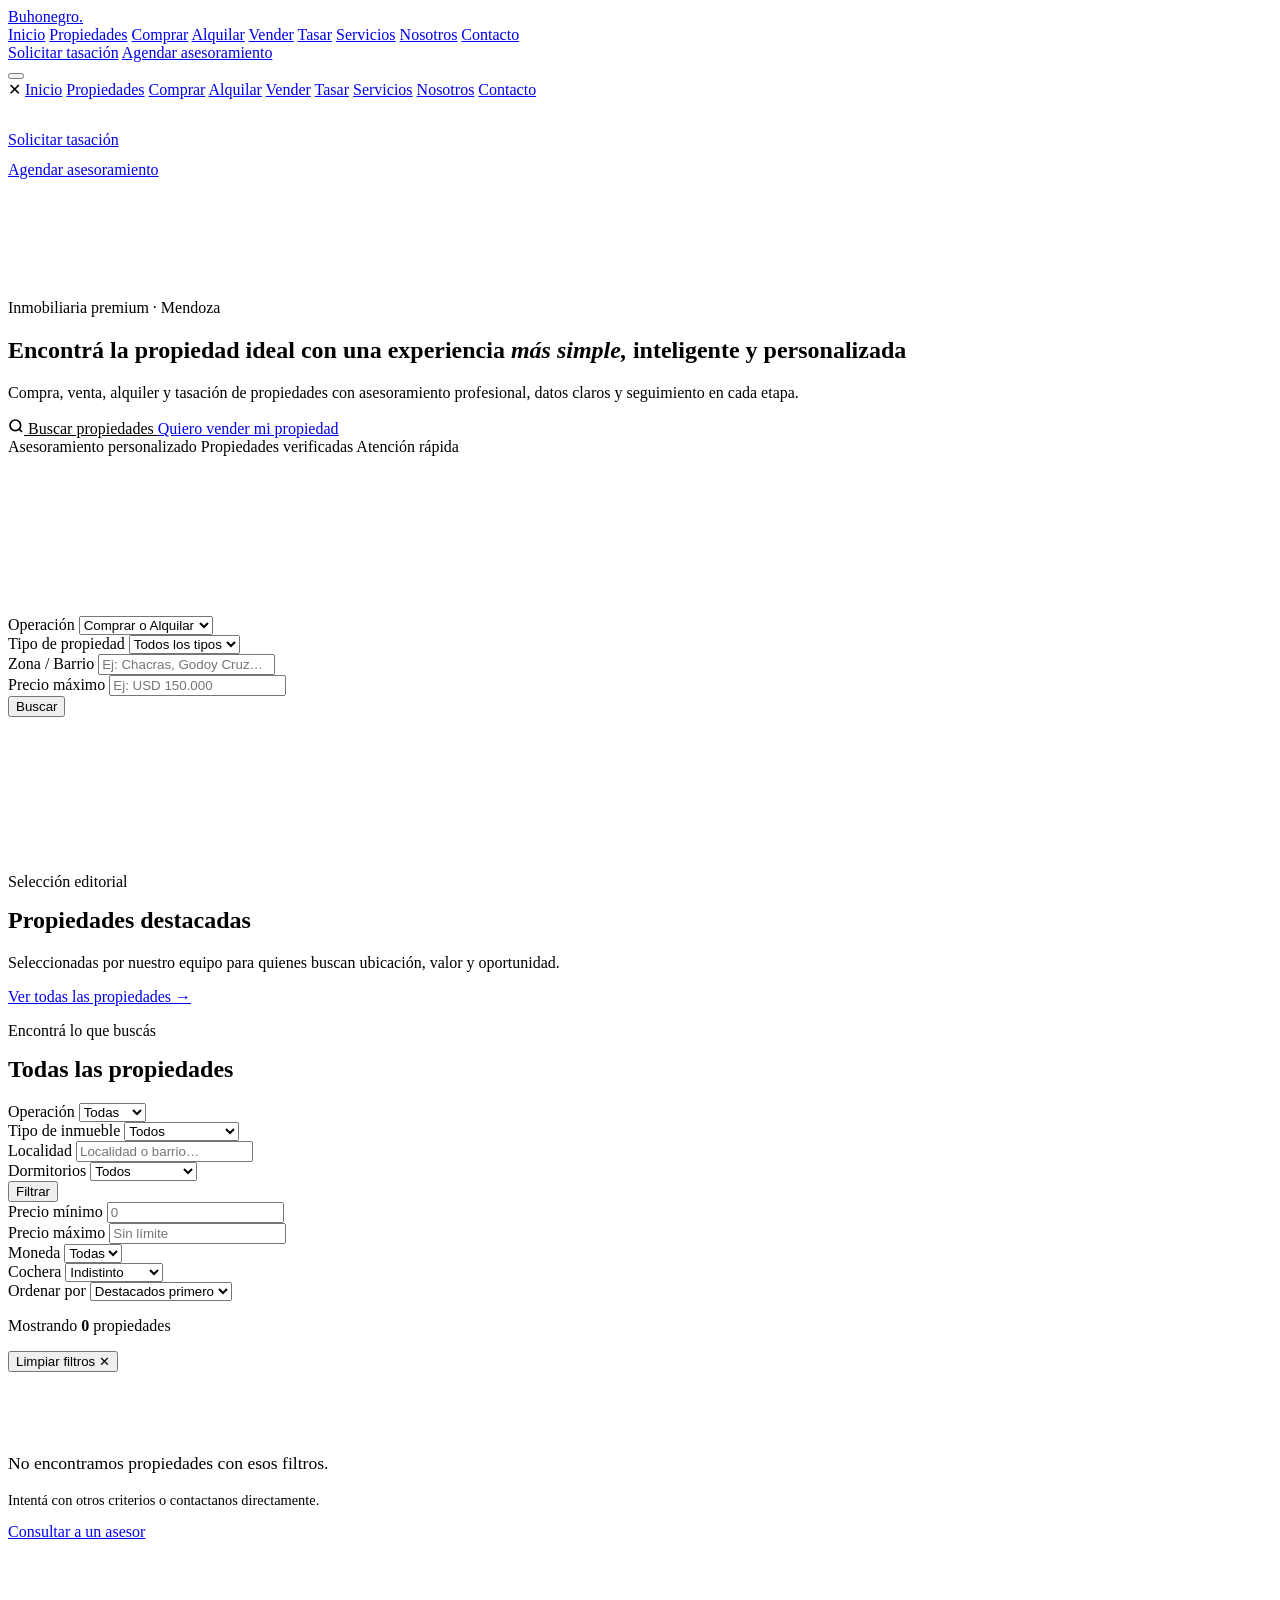
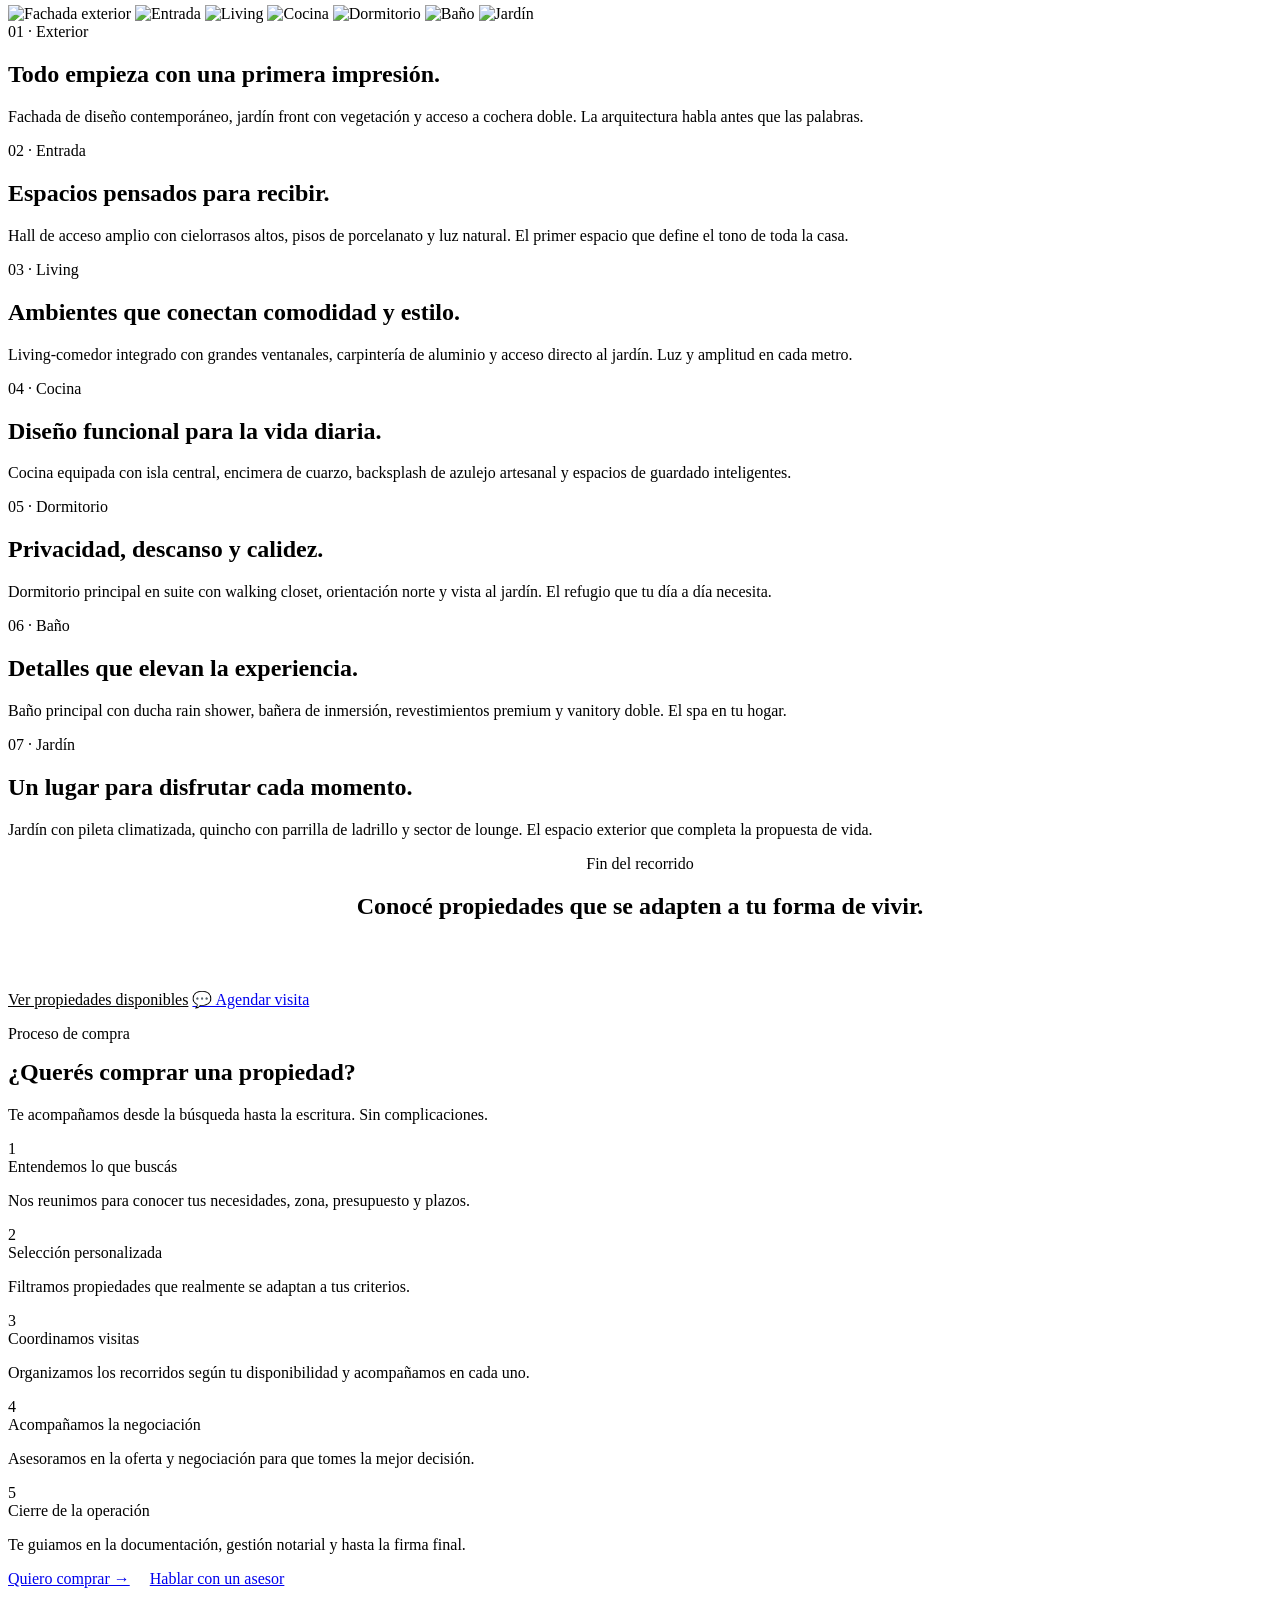
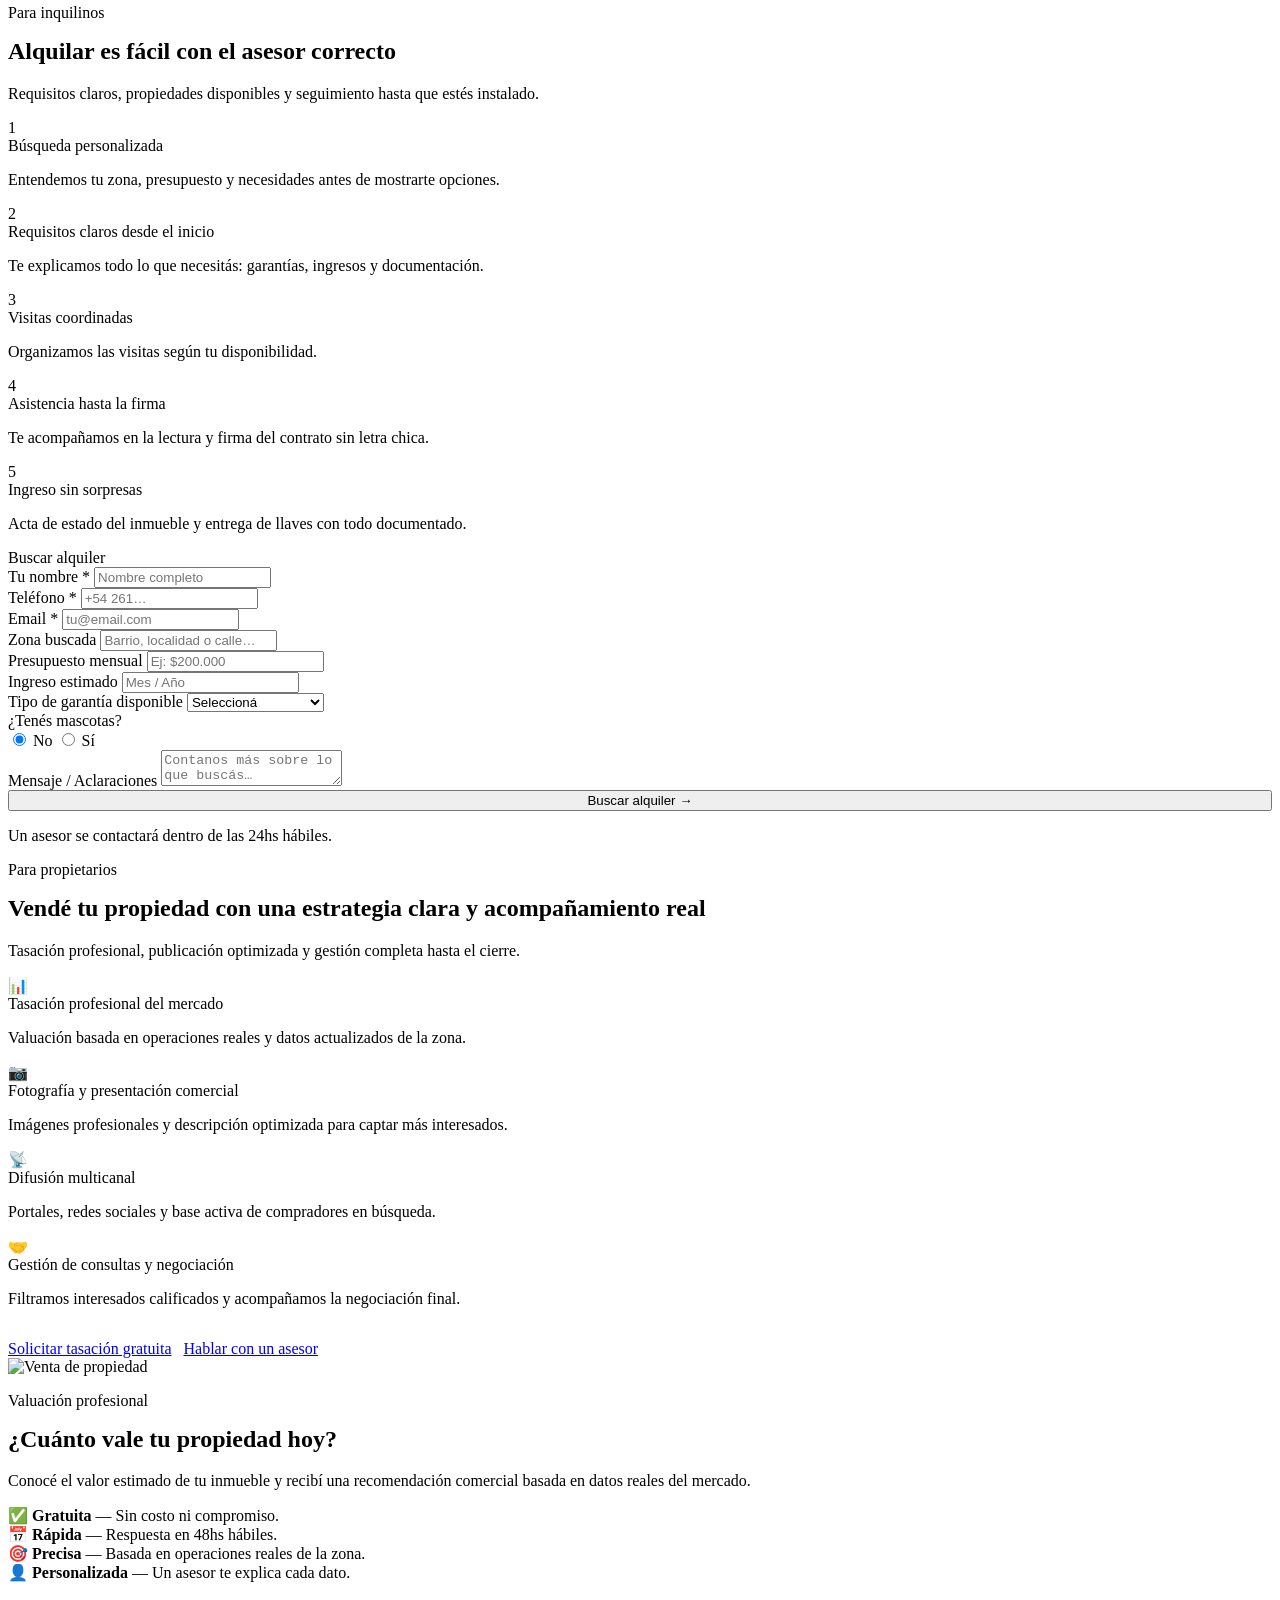
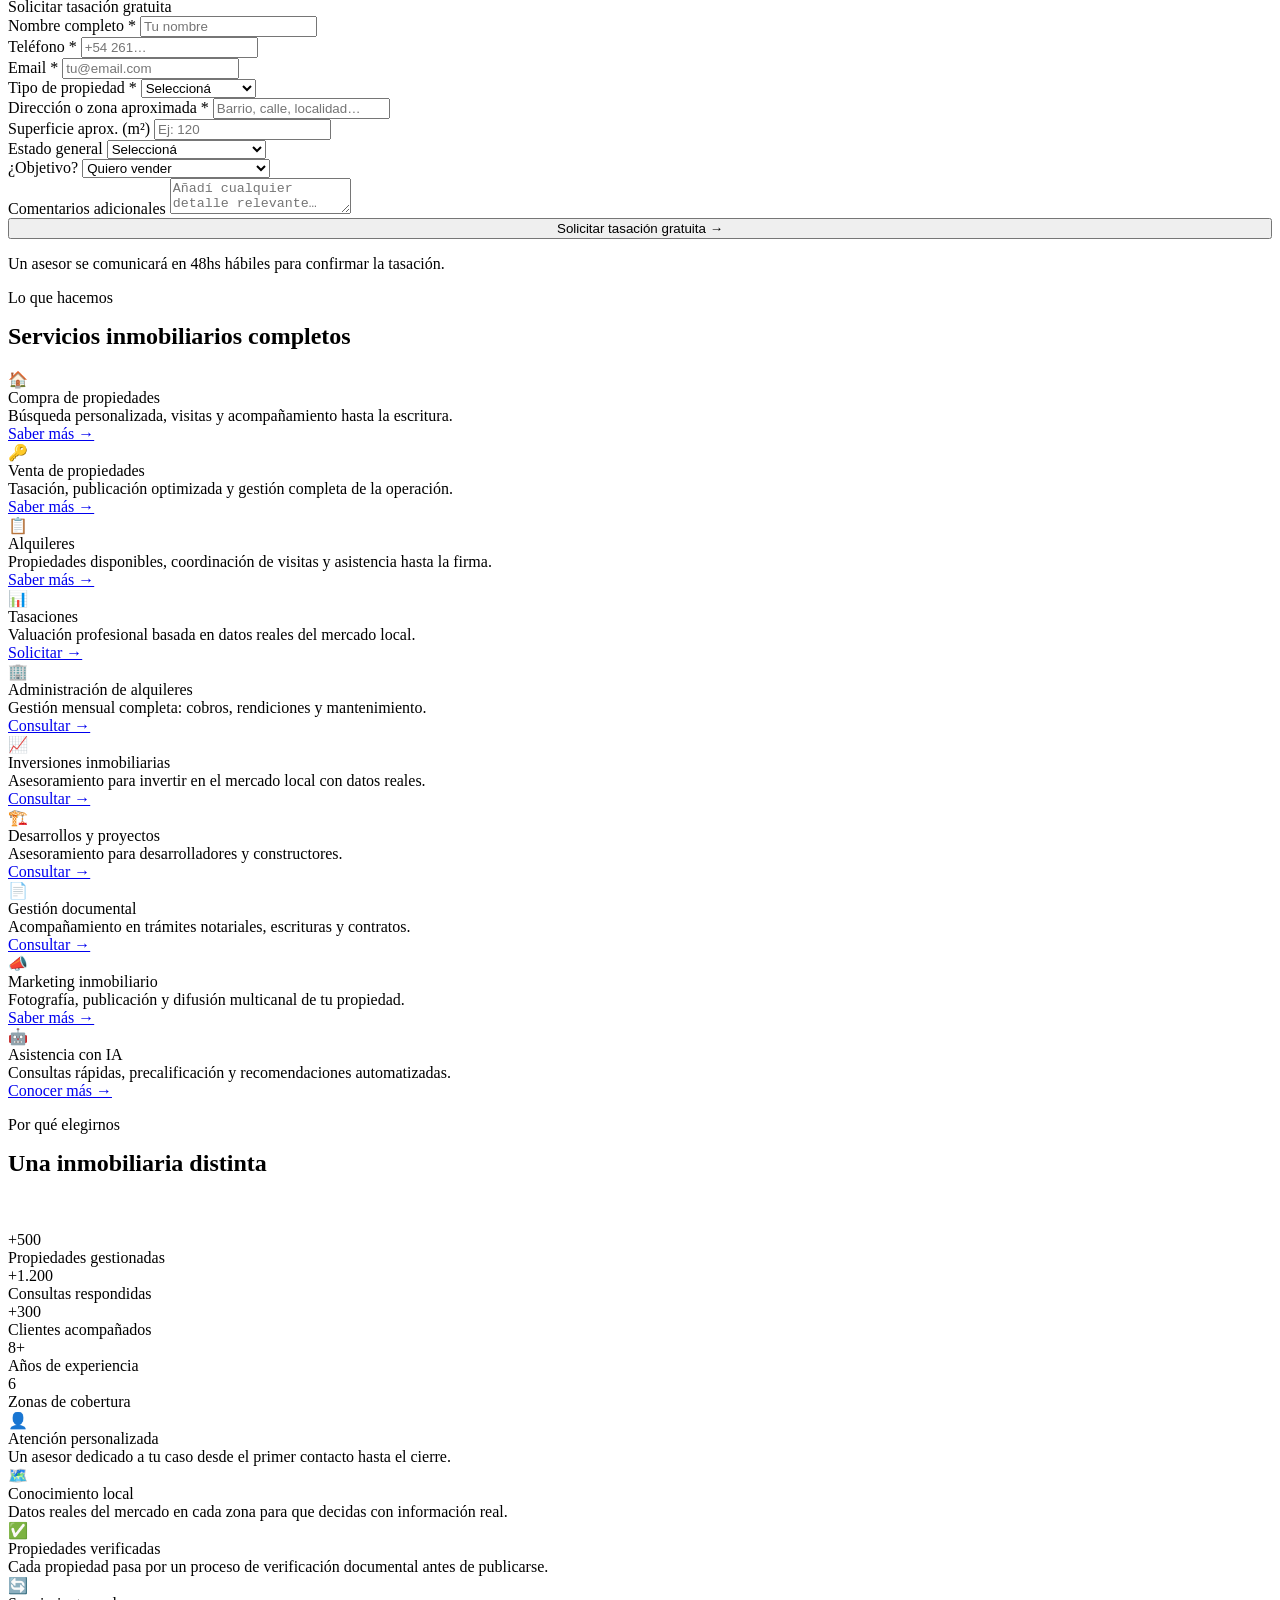
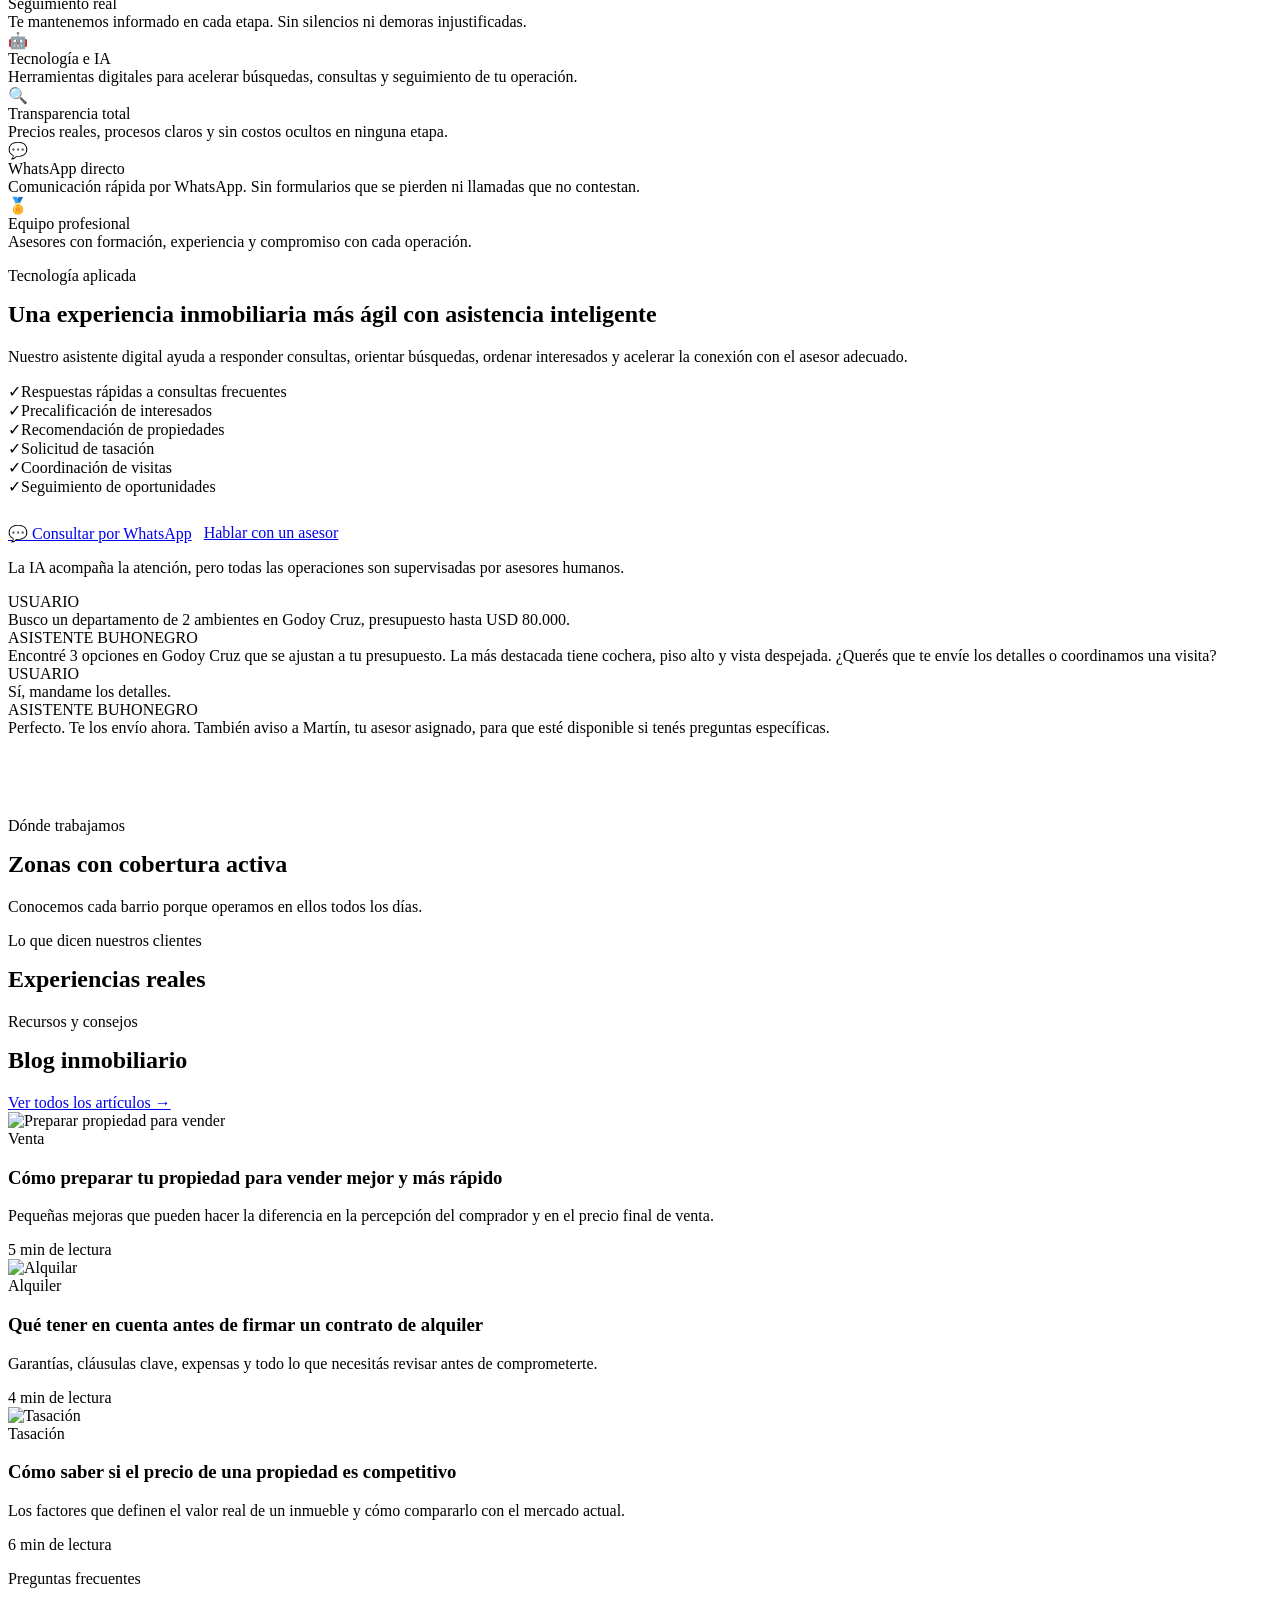
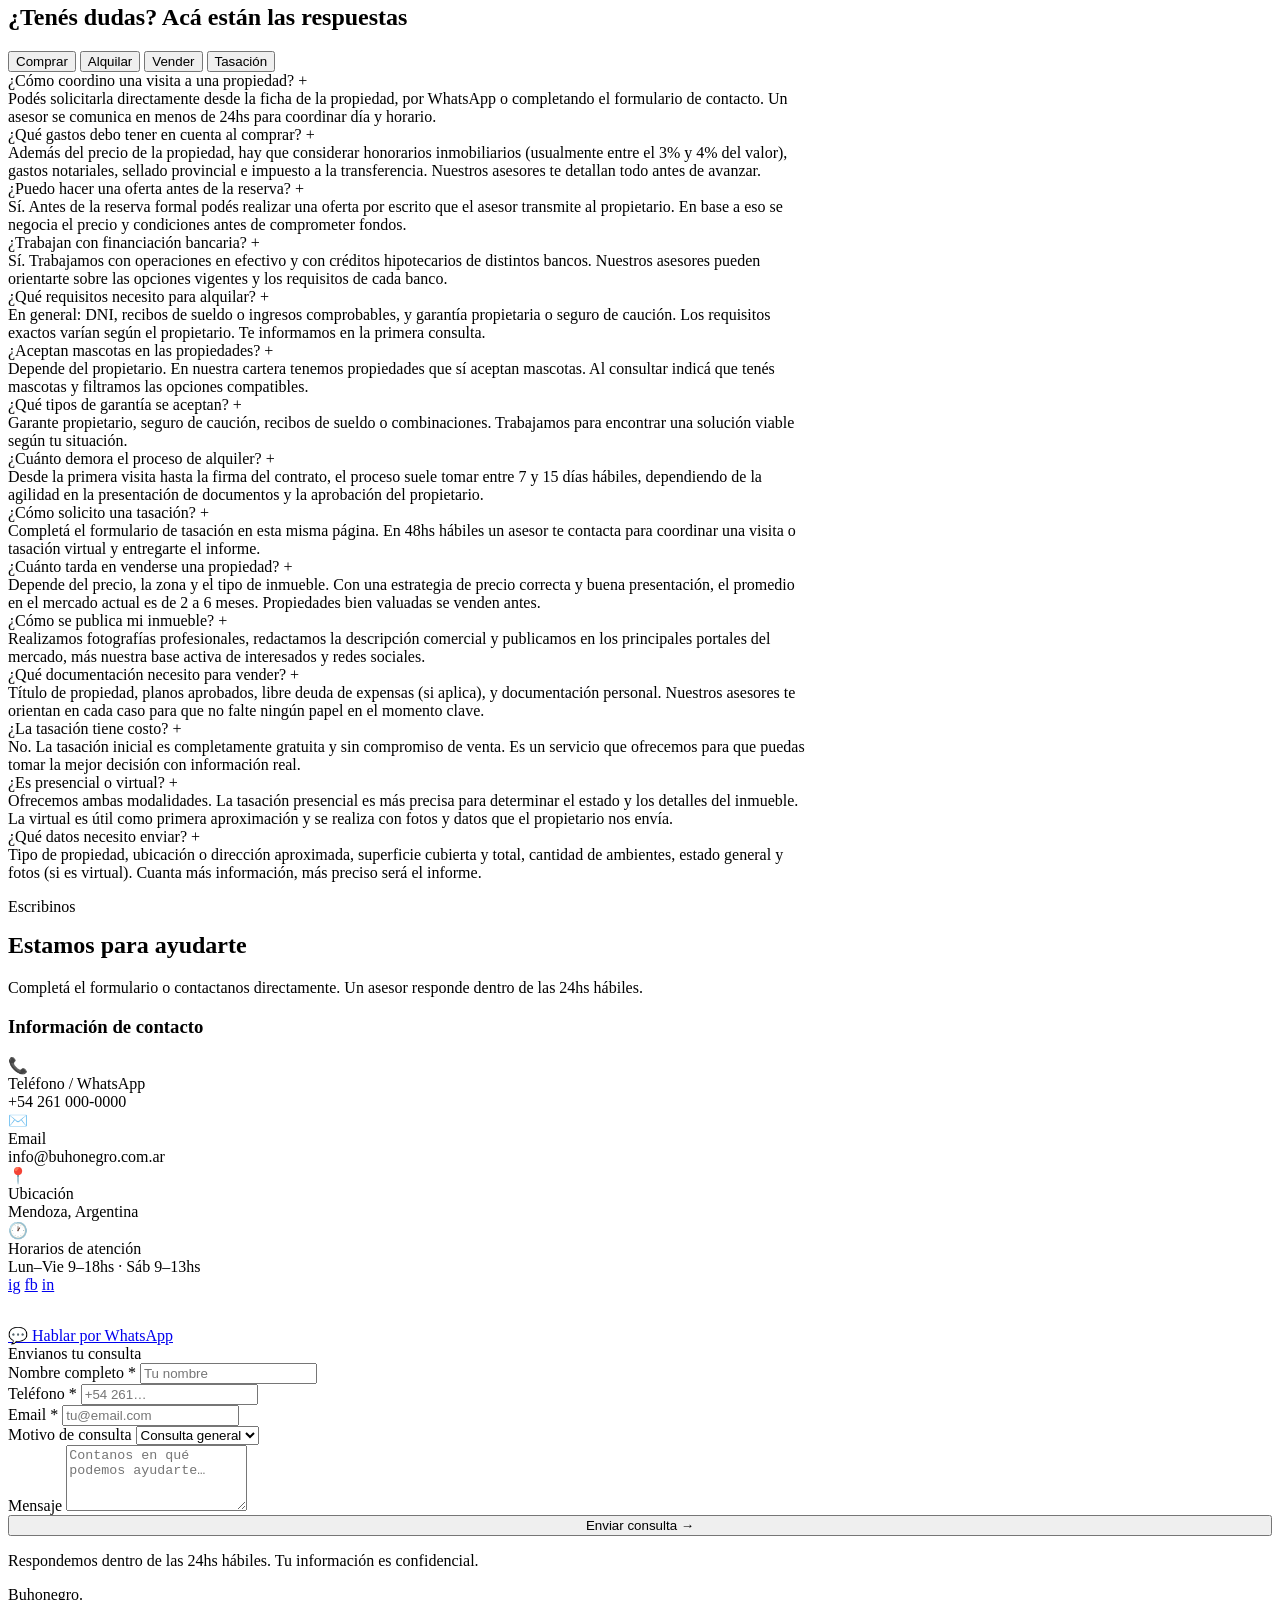
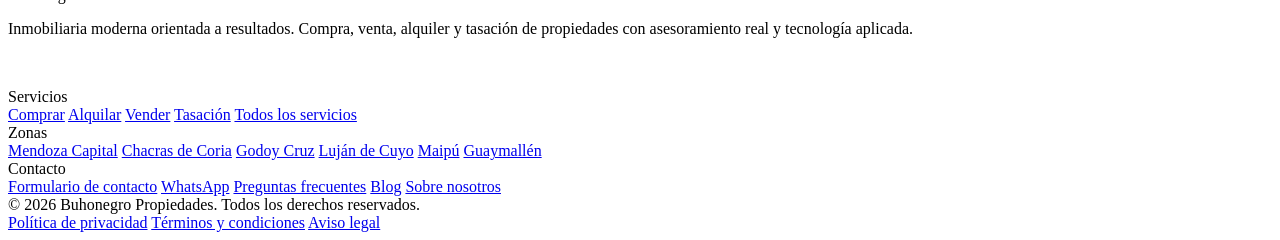
==== index.html @ 172e809d "Add files via upload" ====
<!DOCTYPE html>
<html lang="es">
<head>
  <meta charset="UTF-8" />
  <meta name="viewport" content="width=device-width, initial-scale=1.0" />
  <title>Buhonegro Propiedades — Más simple. Más inteligente. Más tuyo.</title>
  <meta name="description" content="Compra, venta, alquiler y tasación de propiedades en Mendoza. Asesoramiento profesional, propiedades verificadas y atención personalizada." />
  <meta name="keywords" content="inmobiliaria mendoza, propiedades mendoza, alquiler mendoza, venta casas mendoza, tasación inmuebles" />
  <link rel="preconnect" href="https://fonts.googleapis.com" />
  <link rel="preconnect" href="https://fonts.gstatic.com" crossorigin />
  <link href="https://fonts.googleapis.com/css2?family=Playfair+Display:wght@400;600;700&family=Inter:wght@400;500;600;700&display=swap" rel="stylesheet" />
  <link rel="stylesheet" href="css/styles.css" />
</head>
<body>

<!-- ============================================================
     HEADER
     ============================================================ -->
<header id="header">
  <div class="container">
    <div class="header-inner">
      <a href="index.html" class="logo">Buhonegro<span>.</span></a>

      <nav id="nav-desktop">
        <a href="#inicio"      class="nav-link">Inicio</a>
        <a href="#propiedades" class="nav-link">Propiedades</a>
        <a href="#comprar"     class="nav-link">Comprar</a>
        <a href="#alquilar"    class="nav-link">Alquilar</a>
        <a href="#vender"      class="nav-link">Vender</a>
        <a href="#tasacion"    class="nav-link">Tasar</a>
        <a href="#servicios"   class="nav-link">Servicios</a>
        <a href="#nosotros"    class="nav-link">Nosotros</a>
        <a href="#contacto"    class="nav-link">Contacto</a>
      </nav>

      <div class="header-ctas">
        <a href="#tasacion" class="btn-header-secundario">Solicitar tasación</a>
        <a href="#contacto" class="btn-header-primario">Agendar asesoramiento</a>
      </div>

      <button class="menu-toggle" id="menu-toggle" aria-label="Abrir menú">
        <span></span><span></span><span></span>
      </button>
    </div>
  </div>
</header>

<!-- Mobile nav -->
<div class="nav-mobile" id="nav-mobile">
  <span class="nav-mobile-close" id="nav-mobile-close">✕</span>
  <a href="#inicio"      class="nav-link">Inicio</a>
  <a href="#propiedades" class="nav-link">Propiedades</a>
  <a href="#comprar"     class="nav-link">Comprar</a>
  <a href="#alquilar"    class="nav-link">Alquilar</a>
  <a href="#vender"      class="nav-link">Vender</a>
  <a href="#tasacion"    class="nav-link">Tasar</a>
  <a href="#servicios"   class="nav-link">Servicios</a>
  <a href="#nosotros"    class="nav-link">Nosotros</a>
  <a href="#contacto"    class="nav-link">Contacto</a>
  <div style="margin-top:32px;display:flex;flex-direction:column;gap:12px;">
    <a href="#tasacion" class="btn btn-borde-blanco">Solicitar tasación</a>
    <a href="#contacto" class="btn btn-dorado">Agendar asesoramiento</a>
  </div>
</div>


<!-- ============================================================
     HERO
     ============================================================ -->
<section id="inicio" style="position:relative;">
  <div id="hero">
    <div class="hero-bg" id="hero-bg"></div>
    <div class="hero-overlay"></div>
    <div class="container" style="position:relative;z-index:2;width:100%;padding-top:120px;padding-bottom:160px;">
      <div class="hero-contenido">
        <div class="hero-eyebrow">
          <div class="hero-eyebrow-linea"></div>
          <span class="eyebrow" style="color:var(--dorado-claro);">Inmobiliaria premium · Mendoza</span>
        </div>
        <h1 class="hero-titulo">
          Encontrá la propiedad ideal con una experiencia <em>más simple,</em> inteligente y personalizada
        </h1>
        <p class="hero-subtitulo">
          Compra, venta, alquiler y tasación de propiedades con asesoramiento profesional, datos claros y seguimiento en cada etapa.
        </p>
        <div class="hero-ctas">
          <a href="#propiedades" class="btn btn-primario btn-lg" style="background:var(--blanco);color:var(--negro);">
            <svg width="16" height="16" viewBox="0 0 24 24" fill="none" stroke="currentColor" stroke-width="2.5"><circle cx="11" cy="11" r="8"/><path d="m21 21-4.35-4.35"/></svg>
            Buscar propiedades
          </a>
          <a href="#vender" class="btn btn-borde-blanco btn-lg">Quiero vender mi propiedad</a>
        </div>
        <div class="hero-trust">
          <span class="trust-item"><span class="trust-dot"></span>Asesoramiento personalizado</span>
          <span class="trust-item"><span class="trust-dot"></span>Propiedades verificadas</span>
          <span class="trust-item"><span class="trust-dot"></span>Atención rápida</span>
        </div>
      </div>
    </div>

    <!-- Buscador flotante -->
    <div class="hero-buscador">
      <div class="container">
        <form class="buscador-box" id="form-buscador-hero">
          <div class="campo-grupo">
            <label>Operación</label>
            <select name="operacion" id="h-operacion">
              <option value="">Comprar o Alquilar</option>
              <option value="venta">Comprar</option>
              <option value="alquiler">Alquilar</option>
            </select>
          </div>
          <div class="campo-grupo">
            <label>Tipo de propiedad</label>
            <select name="tipo" id="h-tipo">
              <option value="">Todos los tipos</option>
              <option value="casa">Casa</option>
              <option value="departamento">Departamento</option>
              <option value="local">Local</option>
              <option value="terreno">Terreno</option>
              <option value="oficina">Oficina</option>
            </select>
          </div>
          <div class="campo-grupo">
            <label>Zona / Barrio</label>
            <input type="text" name="zona" id="h-zona" placeholder="Ej: Chacras, Godoy Cruz…" />
          </div>
          <div class="campo-grupo">
            <label>Precio máximo</label>
            <input type="text" name="precio" id="h-precio" placeholder="Ej: USD 150.000" />
          </div>
          <button type="submit" class="btn btn-dorado btn-lg" style="align-self:end;">
            Buscar
          </button>
        </form>
      </div>
    </div>
  </div>
</section>


<!-- ============================================================
     PROPIEDADES DESTACADAS
     ============================================================ -->
<section id="destacadas" class="seccion" style="padding-top:140px;">
  <div class="container">
    <div class="seccion-header flex-between">
      <div>
        <p class="eyebrow">Selección editorial</p>
        <h2 class="titulo-lg" style="margin-top:8px;">Propiedades destacadas</h2>
        <p class="bajada" style="margin-top:12px;">Seleccionadas por nuestro equipo para quienes buscan ubicación, valor y oportunidad.</p>
      </div>
      <a href="#propiedades" class="btn btn-borde" style="flex-shrink:0;">Ver todas las propiedades →</a>
    </div>
    <div class="cards-grid" id="grid-destacadas"></div>
  </div>
</section>


<!-- ============================================================
     BUSCADOR AVANZADO / PROPIEDADES
     ============================================================ -->
<section id="propiedades" class="seccion seccion-beige">
  <div class="container">
    <div class="seccion-header text-center">
      <p class="eyebrow">Encontrá lo que buscás</p>
      <h2 class="titulo-lg" style="margin-top:8px;">Todas las propiedades</h2>
    </div>

    <!-- Filtros -->
    <div class="filtros-panel">
      <form id="form-filtros">
        <div class="filtros-fila">
          <div class="campo-grupo">
            <label>Operación</label>
            <select id="f-operacion">
              <option value="">Todas</option>
              <option value="venta">Venta</option>
              <option value="alquiler">Alquiler</option>
            </select>
          </div>
          <div class="campo-grupo">
            <label>Tipo de inmueble</label>
            <select id="f-tipo">
              <option value="">Todos</option>
              <option value="casa">Casa</option>
              <option value="departamento">Departamento</option>
              <option value="local">Local comercial</option>
              <option value="terreno">Terreno</option>
              <option value="oficina">Oficina</option>
              <option value="galpon">Galpón</option>
            </select>
          </div>
          <div class="campo-grupo">
            <label>Localidad</label>
            <input type="text" id="f-zona" placeholder="Localidad o barrio…" />
          </div>
          <div class="campo-grupo">
            <label>Dormitorios</label>
            <select id="f-dormitorios">
              <option value="">Todos</option>
              <option value="1">1 dormitorio</option>
              <option value="2">2 dormitorios</option>
              <option value="3">3 dormitorios</option>
              <option value="4">4+ dormitorios</option>
            </select>
          </div>
          <button type="submit" class="btn btn-primario">Filtrar</button>
        </div>
        <div class="filtros-fila">
          <div class="campo-grupo">
            <label>Precio mínimo</label>
            <input type="number" id="f-precio-min" placeholder="0" />
          </div>
          <div class="campo-grupo">
            <label>Precio máximo</label>
            <input type="number" id="f-precio-max" placeholder="Sin límite" />
          </div>
          <div class="campo-grupo">
            <label>Moneda</label>
            <select id="f-moneda">
              <option value="">Todas</option>
              <option value="USD">USD</option>
              <option value="ARS">ARS</option>
            </select>
          </div>
          <div class="campo-grupo">
            <label>Cochera</label>
            <select id="f-cochera">
              <option value="">Indistinto</option>
              <option value="si">Con cochera</option>
            </select>
          </div>
          <div class="campo-grupo">
            <label>Ordenar por</label>
            <select id="f-orden">
              <option value="destacado">Destacados primero</option>
              <option value="precio-asc">Menor precio</option>
              <option value="precio-desc">Mayor precio</option>
            </select>
          </div>
        </div>
      </form>
    </div>

    <div class="filtros-resultado-header">
      <p class="resultado-count">Mostrando <strong id="resultado-count">0</strong> propiedades</p>
      <button class="btn btn-ghost" id="btn-limpiar-filtros">Limpiar filtros ✕</button>
    </div>

    <div class="cards-grid" id="grid-propiedades"></div>
    <div id="no-resultados" class="hidden text-center" style="padding:64px 0;">
      <p style="font-size:1.1rem;color:var(--gris-medio);">No encontramos propiedades con esos filtros.</p>
      <p style="margin-top:8px;font-size:.9rem;color:var(--gris-claro);">Intentá con otros criterios o contactanos directamente.</p>
      <a href="#contacto" class="btn btn-primario mt-24">Consultar a un asesor</a>
    </div>
  </div>
</section>


<!-- ============================================================
     SCROLL TOUR — RECORRIDO VISUAL POR UNA PROPIEDAD
     ============================================================ -->
<section id="scroll-tour">
  <div class="tour-wrapper">

    <!-- Panel imagen fija -->
    <div class="tour-imagen-panel">
      <img class="tour-img activa" data-room="0"
        src="https://images.unsplash.com/photo-1613490493576-7fde63acd811?w=1200&q=85"
        alt="Fachada exterior" loading="lazy" />
      <img class="tour-img" data-room="1"
        src="https://images.unsplash.com/photo-1600210492493-0946911123ea?w=1200&q=85"
        alt="Entrada" loading="lazy" />
      <img class="tour-img" data-room="2"
        src="https://images.unsplash.com/photo-1556020685-ae41abfc9365?w=1200&q=85"
        alt="Living" loading="lazy" />
      <img class="tour-img" data-room="3"
        src="https://images.unsplash.com/photo-1556909114-f6e7ad7d3136?w=1200&q=85"
        alt="Cocina" loading="lazy" />
      <img class="tour-img" data-room="4"
        src="https://images.unsplash.com/photo-1540518614846-7eded433c457?w=1200&q=85"
        alt="Dormitorio" loading="lazy" />
      <img class="tour-img" data-room="5"
        src="https://images.unsplash.com/photo-1552321554-5fefe8c9ef14?w=1200&q=85"
        alt="Baño" loading="lazy" />
      <img class="tour-img" data-room="6"
        src="https://images.unsplash.com/photo-1558618666-fcd25c85cd64?w=1200&q=85"
        alt="Jardín" loading="lazy" />
      <div class="tour-overlay-degradado"></div>
    </div>

    <!-- Secciones de texto -->
    <div class="tour-secciones">

      <div class="tour-seccion" data-room="0">
        <div>
          <div class="tour-numero">01 · Exterior</div>
          <h2 class="tour-cita">Todo empieza con una primera impresión.</h2>
          <p class="tour-descripcion">Fachada de diseño contemporáneo, jardín front con vegetación y acceso a cochera doble. La arquitectura habla antes que las palabras.</p>
        </div>
      </div>

      <div class="tour-seccion" data-room="1">
        <div>
          <div class="tour-numero">02 · Entrada</div>
          <h2 class="tour-cita">Espacios pensados para recibir.</h2>
          <p class="tour-descripcion">Hall de acceso amplio con cielorrasos altos, pisos de porcelanato y luz natural. El primer espacio que define el tono de toda la casa.</p>
        </div>
      </div>

      <div class="tour-seccion" data-room="2">
        <div>
          <div class="tour-numero">03 · Living</div>
          <h2 class="tour-cita">Ambientes que conectan comodidad y estilo.</h2>
          <p class="tour-descripcion">Living-comedor integrado con grandes ventanales, carpintería de aluminio y acceso directo al jardín. Luz y amplitud en cada metro.</p>
        </div>
      </div>

      <div class="tour-seccion" data-room="3">
        <div>
          <div class="tour-numero">04 · Cocina</div>
          <h2 class="tour-cita">Diseño funcional para la vida diaria.</h2>
          <p class="tour-descripcion">Cocina equipada con isla central, encimera de cuarzo, backsplash de azulejo artesanal y espacios de guardado inteligentes.</p>
        </div>
      </div>

      <div class="tour-seccion" data-room="4">
        <div>
          <div class="tour-numero">05 · Dormitorio</div>
          <h2 class="tour-cita">Privacidad, descanso y calidez.</h2>
          <p class="tour-descripcion">Dormitorio principal en suite con walking closet, orientación norte y vista al jardín. El refugio que tu día a día necesita.</p>
        </div>
      </div>

      <div class="tour-seccion" data-room="5">
        <div>
          <div class="tour-numero">06 · Baño</div>
          <h2 class="tour-cita">Detalles que elevan la experiencia.</h2>
          <p class="tour-descripcion">Baño principal con ducha rain shower, bañera de inmersión, revestimientos premium y vanitory doble. El spa en tu hogar.</p>
        </div>
      </div>

      <div class="tour-seccion" data-room="6">
        <div>
          <div class="tour-numero">07 · Jardín</div>
          <h2 class="tour-cita">Un lugar para disfrutar cada momento.</h2>
          <p class="tour-descripcion">Jardín con pileta climatizada, quincho con parrilla de ladrillo y sector de lounge. El espacio exterior que completa la propuesta de vida.</p>
        </div>
      </div>

      <!-- Final del tour -->
      <div class="tour-seccion tour-final" data-room="6" id="tour-cierre">
        <div style="width:100%;">
          <p class="eyebrow" style="text-align:center;margin-bottom:16px;">Fin del recorrido</p>
          <h2 class="titulo-lg" style="color:var(--blanco);text-align:center;margin-bottom:16px;">
            Conocé propiedades que se adapten a tu forma de vivir.
          </h2>
          <p class="bajada bajada-centro" style="color:rgba(255,255,255,.7);margin-bottom:36px;">
            Cada propiedad tiene una historia. Nosotros te ayudamos a encontrar la tuya.
          </p>
          <div class="tour-final-ctas">
            <a href="#propiedades" class="btn btn-primario btn-lg" style="background:var(--blanco);color:var(--negro);">Ver propiedades disponibles</a>
            <a id="btn-wsp-tour" href="#" class="btn btn-wsp btn-lg">💬 Agendar visita</a>
          </div>
        </div>
      </div>

    </div><!-- /.tour-secciones -->
  </div><!-- /.tour-wrapper -->
</section>


<!-- ============================================================
     COMPRAR
     ============================================================ -->
<section id="comprar" class="seccion seccion-beige">
  <div class="container">
    <div class="seccion-header text-center">
      <p class="eyebrow">Proceso de compra</p>
      <h2 class="titulo-lg" style="margin-top:8px;">¿Querés comprar una propiedad?</h2>
      <p class="bajada bajada-centro" style="margin-top:14px;">Te acompañamos desde la búsqueda hasta la escritura. Sin complicaciones.</p>
    </div>

    <div class="proceso-grid fade-up">
      <div class="proceso-paso">
        <div class="proceso-numero">1</div>
        <div class="proceso-titulo">Entendemos lo que buscás</div>
        <p class="proceso-desc">Nos reunimos para conocer tus necesidades, zona, presupuesto y plazos.</p>
      </div>
      <div class="proceso-paso">
        <div class="proceso-numero">2</div>
        <div class="proceso-titulo">Selección personalizada</div>
        <p class="proceso-desc">Filtramos propiedades que realmente se adaptan a tus criterios.</p>
      </div>
      <div class="proceso-paso">
        <div class="proceso-numero">3</div>
        <div class="proceso-titulo">Coordinamos visitas</div>
        <p class="proceso-desc">Organizamos los recorridos según tu disponibilidad y acompañamos en cada uno.</p>
      </div>
      <div class="proceso-paso">
        <div class="proceso-numero">4</div>
        <div class="proceso-titulo">Acompañamos la negociación</div>
        <p class="proceso-desc">Asesoramos en la oferta y negociación para que tomes la mejor decisión.</p>
      </div>
      <div class="proceso-paso">
        <div class="proceso-numero">5</div>
        <div class="proceso-titulo">Cierre de la operación</div>
        <p class="proceso-desc">Te guiamos en la documentación, gestión notarial y hasta la firma final.</p>
      </div>
    </div>

    <div class="text-center mt-48">
      <a href="#contacto" class="btn btn-primario btn-lg">Quiero comprar →</a>
      <a href="#contacto" class="btn btn-ghost btn-lg" style="margin-left:16px;">Hablar con un asesor</a>
    </div>
  </div>
</section>


<!-- ============================================================
     ALQUILAR
     ============================================================ -->
<section id="alquilar" class="seccion">
  <div class="container">
    <div class="alquiler-grid">
      <div>
        <p class="eyebrow">Para inquilinos</p>
        <h2 class="titulo-lg" style="margin-top:8px;">Alquilar es fácil con el asesor correcto</h2>
        <p class="bajada" style="margin-top:14px;">Requisitos claros, propiedades disponibles y seguimiento hasta que estés instalado.</p>

        <div class="pasos-lista mt-32 fade-up">
          <div class="paso-item">
            <div class="paso-icono">1</div>
            <div class="paso-texto">
              <div class="paso-tit">Búsqueda personalizada</div>
              <p>Entendemos tu zona, presupuesto y necesidades antes de mostrarte opciones.</p>
            </div>
          </div>
          <div class="paso-item">
            <div class="paso-icono">2</div>
            <div class="paso-texto">
              <div class="paso-tit">Requisitos claros desde el inicio</div>
              <p>Te explicamos todo lo que necesitás: garantías, ingresos y documentación.</p>
            </div>
          </div>
          <div class="paso-item">
            <div class="paso-icono">3</div>
            <div class="paso-texto">
              <div class="paso-tit">Visitas coordinadas</div>
              <p>Organizamos las visitas según tu disponibilidad.</p>
            </div>
          </div>
          <div class="paso-item">
            <div class="paso-icono">4</div>
            <div class="paso-texto">
              <div class="paso-tit">Asistencia hasta la firma</div>
              <p>Te acompañamos en la lectura y firma del contrato sin letra chica.</p>
            </div>
          </div>
          <div class="paso-item">
            <div class="paso-icono">5</div>
            <div class="paso-texto">
              <div class="paso-tit">Ingreso sin sorpresas</div>
              <p>Acta de estado del inmueble y entrega de llaves con todo documentado.</p>
            </div>
          </div>
        </div>
      </div>

      <!-- Formulario alquiler -->
      <div class="form-card fade-up">
        <div class="form-titulo">Buscar alquiler</div>
        <form id="form-alquiler" data-canal="alquiler">
          <div class="campo">
            <label>Tu nombre *</label>
            <input type="text" name="nombre" required placeholder="Nombre completo" />
          </div>
          <div class="campo-fila">
            <div class="campo">
              <label>Teléfono *</label>
              <input type="tel" name="telefono" required placeholder="+54 261…" />
            </div>
            <div class="campo">
              <label>Email *</label>
              <input type="email" name="email" required placeholder="tu@email.com" />
            </div>
          </div>
          <div class="campo">
            <label>Zona buscada</label>
            <input type="text" name="zona" placeholder="Barrio, localidad o calle…" />
          </div>
          <div class="campo-fila">
            <div class="campo">
              <label>Presupuesto mensual</label>
              <input type="text" name="presupuesto" placeholder="Ej: $200.000" />
            </div>
            <div class="campo">
              <label>Ingreso estimado</label>
              <input type="text" name="fecha_ingreso" placeholder="Mes / Año" />
            </div>
          </div>
          <div class="campo">
            <label>Tipo de garantía disponible</label>
            <select name="garantia">
              <option value="">Seleccioná</option>
              <option value="propietario">Garante propietario</option>
              <option value="seguro">Seguro de caución</option>
              <option value="recibo">Recibos de sueldo</option>
              <option value="otro">Otro</option>
            </select>
          </div>
          <div class="campo">
            <label>¿Tenés mascotas?</label>
            <div class="radio-grupo">
              <label class="radio-opcion"><input type="radio" name="mascotas" value="no" checked /> No</label>
              <label class="radio-opcion"><input type="radio" name="mascotas" value="si" /> Sí</label>
            </div>
          </div>
          <div class="campo">
            <label>Mensaje / Aclaraciones</label>
            <textarea name="mensaje" placeholder="Contanos más sobre lo que buscás…"></textarea>
          </div>
          <button type="submit" class="btn btn-dorado" style="width:100%;justify-content:center;">Buscar alquiler →</button>
          <p class="form-footer">Un asesor se contactará dentro de las 24hs hábiles.</p>
        </form>
      </div>
    </div>
  </div>
</section>


<!-- ============================================================
     VENDER
     ============================================================ -->
<section id="vender" class="seccion seccion-beige">
  <div class="container">
    <div class="vender-grid">
      <div class="fade-up">
        <p class="eyebrow">Para propietarios</p>
        <h2 class="titulo-lg" style="margin-top:8px;">Vendé tu propiedad con una estrategia clara y acompañamiento real</h2>
        <p class="bajada" style="margin-top:14px;">Tasación profesional, publicación optimizada y gestión completa hasta el cierre.</p>

        <div class="servicios-lista mt-32">
          <div class="servicio-item">
            <span class="servicio-icono">📊</span>
            <div class="servicio-texto">
              <div class="tit">Tasación profesional del mercado</div>
              <p>Valuación basada en operaciones reales y datos actualizados de la zona.</p>
            </div>
          </div>
          <div class="servicio-item">
            <span class="servicio-icono">📷</span>
            <div class="servicio-texto">
              <div class="tit">Fotografía y presentación comercial</div>
              <p>Imágenes profesionales y descripción optimizada para captar más interesados.</p>
            </div>
          </div>
          <div class="servicio-item">
            <span class="servicio-icono">📡</span>
            <div class="servicio-texto">
              <div class="tit">Difusión multicanal</div>
              <p>Portales, redes sociales y base activa de compradores en búsqueda.</p>
            </div>
          </div>
          <div class="servicio-item">
            <span class="servicio-icono">🤝</span>
            <div class="servicio-texto">
              <div class="tit">Gestión de consultas y negociación</div>
              <p>Filtramos interesados calificados y acompañamos la negociación final.</p>
            </div>
          </div>
        </div>

        <div style="display:flex;gap:12px;margin-top:32px;flex-wrap:wrap;">
          <a href="#tasacion" class="btn btn-primario">Solicitar tasación gratuita</a>
          <a href="#contacto" class="btn btn-borde">Hablar con un asesor</a>
        </div>
      </div>

      <div class="vender-imagen fade-up">
        <img src="https://images.unsplash.com/photo-1560518883-ce09059eeffa?w=800&q=80" alt="Venta de propiedad" loading="lazy" />
      </div>
    </div>
  </div>
</section>


<!-- ============================================================
     TASACIÓN
     ============================================================ -->
<section id="tasacion" class="seccion">
  <div class="container">
    <div class="tasacion-grid">
      <div class="tasacion-info fade-up">
        <p class="eyebrow">Valuación profesional</p>
        <h2 class="titulo-lg" style="margin-top:8px;">¿Cuánto vale tu propiedad hoy?</h2>
        <p class="bajada" style="margin-top:14px;">Conocé el valor estimado de tu inmueble y recibí una recomendación comercial basada en datos reales del mercado.</p>
        <div class="tasacion-destacado">
          <p>✅ <strong>Gratuita</strong> — Sin costo ni compromiso.<br/>
          📅 <strong>Rápida</strong> — Respuesta en 48hs hábiles.<br/>
          🎯 <strong>Precisa</strong> — Basada en operaciones reales de la zona.<br/>
          👤 <strong>Personalizada</strong> — Un asesor te explica cada dato.</p>
        </div>
      </div>

      <!-- Formulario tasación -->
      <div class="form-card fade-up" id="form-tasacion-card">
        <div class="form-titulo">Solicitar tasación gratuita</div>
        <form id="form-tasacion" data-canal="tasacion">
          <div class="campo">
            <label>Nombre completo *</label>
            <input type="text" name="nombre" required placeholder="Tu nombre" />
          </div>
          <div class="campo-fila">
            <div class="campo">
              <label>Teléfono *</label>
              <input type="tel" name="telefono" required placeholder="+54 261…" />
            </div>
            <div class="campo">
              <label>Email *</label>
              <input type="email" name="email" required placeholder="tu@email.com" />
            </div>
          </div>
          <div class="campo">
            <label>Tipo de propiedad *</label>
            <select name="tipoPropiedad" required>
              <option value="">Seleccioná</option>
              <option value="casa">Casa</option>
              <option value="departamento">Departamento</option>
              <option value="local">Local comercial</option>
              <option value="terreno">Terreno</option>
              <option value="oficina">Oficina</option>
            </select>
          </div>
          <div class="campo">
            <label>Dirección o zona aproximada *</label>
            <input type="text" name="zona" required placeholder="Barrio, calle, localidad…" />
          </div>
          <div class="campo-fila">
            <div class="campo">
              <label>Superficie aprox. (m²)</label>
              <input type="number" name="superficie" placeholder="Ej: 120" />
            </div>
            <div class="campo">
              <label>Estado general</label>
              <select name="estado">
                <option value="">Seleccioná</option>
                <option value="excelente">Excelente</option>
                <option value="bueno">Bueno</option>
                <option value="regular">Regular / A refaccionar</option>
              </select>
            </div>
          </div>
          <div class="campo">
            <label>¿Objetivo?</label>
            <select name="objetivo">
              <option value="vender">Quiero vender</option>
              <option value="conocer">Solo quiero conocer el valor</option>
              <option value="alquilar">Quiero alquilar</option>
            </select>
          </div>
          <div class="campo">
            <label>Comentarios adicionales</label>
            <textarea name="mensaje" placeholder="Añadí cualquier detalle relevante…"></textarea>
          </div>
          <button type="submit" class="btn btn-dorado" style="width:100%;justify-content:center;">Solicitar tasación gratuita →</button>
          <p class="form-footer">Un asesor se comunicará en 48hs hábiles para confirmar la tasación.</p>
        </form>
      </div>
    </div>
  </div>
</section>


<!-- ============================================================
     SERVICIOS
     ============================================================ -->
<section id="servicios" class="seccion seccion-beige">
  <div class="container">
    <div class="seccion-header text-center">
      <p class="eyebrow">Lo que hacemos</p>
      <h2 class="titulo-lg" style="margin-top:8px;">Servicios inmobiliarios completos</h2>
    </div>
    <div class="servicios-grid fade-up">
      <div class="servicio-card">
        <div class="servicio-card-icono">🏠</div>
        <div class="servicio-card-titulo">Compra de propiedades</div>
        <div class="servicio-card-desc">Búsqueda personalizada, visitas y acompañamiento hasta la escritura.</div>
        <a href="#comprar" class="servicio-card-cta">Saber más →</a>
      </div>
      <div class="servicio-card">
        <div class="servicio-card-icono">🔑</div>
        <div class="servicio-card-titulo">Venta de propiedades</div>
        <div class="servicio-card-desc">Tasación, publicación optimizada y gestión completa de la operación.</div>
        <a href="#vender" class="servicio-card-cta">Saber más →</a>
      </div>
      <div class="servicio-card">
        <div class="servicio-card-icono">📋</div>
        <div class="servicio-card-titulo">Alquileres</div>
        <div class="servicio-card-desc">Propiedades disponibles, coordinación de visitas y asistencia hasta la firma.</div>
        <a href="#alquilar" class="servicio-card-cta">Saber más →</a>
      </div>
      <div class="servicio-card">
        <div class="servicio-card-icono">📊</div>
        <div class="servicio-card-titulo">Tasaciones</div>
        <div class="servicio-card-desc">Valuación profesional basada en datos reales del mercado local.</div>
        <a href="#tasacion" class="servicio-card-cta">Solicitar →</a>
      </div>
      <div class="servicio-card">
        <div class="servicio-card-icono">🏢</div>
        <div class="servicio-card-titulo">Administración de alquileres</div>
        <div class="servicio-card-desc">Gestión mensual completa: cobros, rendiciones y mantenimiento.</div>
        <a href="#contacto" class="servicio-card-cta">Consultar →</a>
      </div>
      <div class="servicio-card">
        <div class="servicio-card-icono">📈</div>
        <div class="servicio-card-titulo">Inversiones inmobiliarias</div>
        <div class="servicio-card-desc">Asesoramiento para invertir en el mercado local con datos reales.</div>
        <a href="#contacto" class="servicio-card-cta">Consultar →</a>
      </div>
      <div class="servicio-card">
        <div class="servicio-card-icono">🏗️</div>
        <div class="servicio-card-titulo">Desarrollos y proyectos</div>
        <div class="servicio-card-desc">Asesoramiento para desarrolladores y constructores.</div>
        <a href="#contacto" class="servicio-card-cta">Consultar →</a>
      </div>
      <div class="servicio-card">
        <div class="servicio-card-icono">📄</div>
        <div class="servicio-card-titulo">Gestión documental</div>
        <div class="servicio-card-desc">Acompañamiento en trámites notariales, escrituras y contratos.</div>
        <a href="#contacto" class="servicio-card-cta">Consultar →</a>
      </div>
      <div class="servicio-card">
        <div class="servicio-card-icono">📣</div>
        <div class="servicio-card-titulo">Marketing inmobiliario</div>
        <div class="servicio-card-desc">Fotografía, publicación y difusión multicanal de tu propiedad.</div>
        <a href="#vender" class="servicio-card-cta">Saber más →</a>
      </div>
      <div class="servicio-card">
        <div class="servicio-card-icono">🤖</div>
        <div class="servicio-card-titulo">Asistencia con IA</div>
        <div class="servicio-card-desc">Consultas rápidas, precalificación y recomendaciones automatizadas.</div>
        <a href="#agente-ia" class="servicio-card-cta">Conocer más →</a>
      </div>
    </div>
  </div>
</section>


<!-- ============================================================
     POR QUÉ ELEGIRNOS
     ============================================================ -->
<section id="nosotros" class="seccion seccion-negro">
  <div class="container">
    <div class="seccion-header text-center">
      <p class="eyebrow" style="color:var(--dorado);">Por qué elegirnos</p>
      <h2 class="titulo-lg" style="margin-top:8px;color:var(--blanco);">Una inmobiliaria distinta</h2>
      <p class="bajada bajada-centro" style="color:rgba(255,255,255,.65);margin-top:14px;">Profesionalismo real, tecnología aplicada y atención humana en cada etapa.</p>
    </div>

    <div class="metricas-grid fade-up">
      <div class="metrica-item">
        <div class="metrica-numero">+500</div>
        <div class="metrica-label">Propiedades gestionadas</div>
      </div>
      <div class="metrica-item">
        <div class="metrica-numero">+1.200</div>
        <div class="metrica-label">Consultas respondidas</div>
      </div>
      <div class="metrica-item">
        <div class="metrica-numero">+300</div>
        <div class="metrica-label">Clientes acompañados</div>
      </div>
      <div class="metrica-item">
        <div class="metrica-numero">8+</div>
        <div class="metrica-label">Años de experiencia</div>
      </div>
      <div class="metrica-item">
        <div class="metrica-numero">6</div>
        <div class="metrica-label">Zonas de cobertura</div>
      </div>
    </div>

    <div class="diferenciales-grid fade-up">
      <div class="diferencial-item">
        <div class="diferencial-icono">👤</div>
        <div class="diferencial-titulo">Atención personalizada</div>
        <div class="diferencial-desc">Un asesor dedicado a tu caso desde el primer contacto hasta el cierre.</div>
      </div>
      <div class="diferencial-item">
        <div class="diferencial-icono">🗺️</div>
        <div class="diferencial-titulo">Conocimiento local</div>
        <div class="diferencial-desc">Datos reales del mercado en cada zona para que decidas con información real.</div>
      </div>
      <div class="diferencial-item">
        <div class="diferencial-icono">✅</div>
        <div class="diferencial-titulo">Propiedades verificadas</div>
        <div class="diferencial-desc">Cada propiedad pasa por un proceso de verificación documental antes de publicarse.</div>
      </div>
      <div class="diferencial-item">
        <div class="diferencial-icono">🔄</div>
        <div class="diferencial-titulo">Seguimiento real</div>
        <div class="diferencial-desc">Te mantenemos informado en cada etapa. Sin silencios ni demoras injustificadas.</div>
      </div>
      <div class="diferencial-item">
        <div class="diferencial-icono">🤖</div>
        <div class="diferencial-titulo">Tecnología e IA</div>
        <div class="diferencial-desc">Herramientas digitales para acelerar búsquedas, consultas y seguimiento de tu operación.</div>
      </div>
      <div class="diferencial-item">
        <div class="diferencial-icono">🔍</div>
        <div class="diferencial-titulo">Transparencia total</div>
        <div class="diferencial-desc">Precios reales, procesos claros y sin costos ocultos en ninguna etapa.</div>
      </div>
      <div class="diferencial-item">
        <div class="diferencial-icono">💬</div>
        <div class="diferencial-titulo">WhatsApp directo</div>
        <div class="diferencial-desc">Comunicación rápida por WhatsApp. Sin formularios que se pierden ni llamadas que no contestan.</div>
      </div>
      <div class="diferencial-item">
        <div class="diferencial-icono">🏅</div>
        <div class="diferencial-titulo">Equipo profesional</div>
        <div class="diferencial-desc">Asesores con formación, experiencia y compromiso con cada operación.</div>
      </div>
    </div>
  </div>
</section>


<!-- ============================================================
     AGENTE IA
     ============================================================ -->
<section id="agente-ia" class="seccion">
  <div class="container">
    <div class="ia-grid">
      <div class="fade-up">
        <p class="eyebrow">Tecnología aplicada</p>
        <h2 class="titulo-lg" style="margin-top:8px;">Una experiencia inmobiliaria más ágil con asistencia inteligente</h2>
        <p class="bajada" style="margin-top:14px;">Nuestro asistente digital ayuda a responder consultas, orientar búsquedas, ordenar interesados y acelerar la conexión con el asesor adecuado.</p>

        <div class="ia-features mt-32">
          <div class="ia-feature"><span class="ia-check">✓</span><span class="ia-feature-text">Respuestas rápidas a consultas frecuentes</span></div>
          <div class="ia-feature"><span class="ia-check">✓</span><span class="ia-feature-text">Precalificación de interesados</span></div>
          <div class="ia-feature"><span class="ia-check">✓</span><span class="ia-feature-text">Recomendación de propiedades</span></div>
          <div class="ia-feature"><span class="ia-check">✓</span><span class="ia-feature-text">Solicitud de tasación</span></div>
          <div class="ia-feature"><span class="ia-check">✓</span><span class="ia-feature-text">Coordinación de visitas</span></div>
          <div class="ia-feature"><span class="ia-check">✓</span><span class="ia-feature-text">Seguimiento de oportunidades</span></div>
        </div>

        <div style="display:flex;gap:12px;margin-top:28px;flex-wrap:wrap;">
          <a id="btn-wsp-ia" href="#" class="btn btn-wsp">💬 Consultar por WhatsApp</a>
          <a href="#contacto" class="btn btn-borde">Hablar con un asesor</a>
        </div>
        <p class="ia-aviso">La IA acompaña la atención, pero todas las operaciones son supervisadas por asesores humanos.</p>
      </div>

      <!-- Visual chat demo -->
      <div class="ia-visual fade-up">
        <div class="chat-bubble">
          <div class="chat-label">USUARIO</div>
          Busco un departamento de 2 ambientes en Godoy Cruz, presupuesto hasta USD 80.000.
        </div>
        <div class="chat-bubble ia">
          <div class="chat-label" style="color:var(--dorado);">ASISTENTE BUHONEGRO</div>
          Encontré 3 opciones en Godoy Cruz que se ajustan a tu presupuesto. La más destacada tiene cochera, piso alto y vista despejada. ¿Querés que te envíe los detalles o coordinamos una visita?
        </div>
        <div class="chat-bubble">
          <div class="chat-label">USUARIO</div>
          Sí, mandame los detalles.
        </div>
        <div class="chat-bubble ia">
          <div class="chat-label" style="color:var(--dorado);">ASISTENTE BUHONEGRO</div>
          Perfecto. Te los envío ahora. También aviso a Martín, tu asesor asignado, para que esté disponible si tenés preguntas específicas.
        </div>
        <div style="margin-top:20px;padding:14px 0;border-top:1px solid rgba(255,255,255,.1);font-size:.75rem;color:rgba(255,255,255,.3);text-align:center;">
          Disponible vía WhatsApp · Próximamente integración directa en la web
        </div>
      </div>
    </div>
  </div>
</section>


<!-- ============================================================
     ZONAS
     ============================================================ -->
<section id="zonas" class="seccion seccion-beige">
  <div class="container">
    <div class="seccion-header text-center">
      <p class="eyebrow">Dónde trabajamos</p>
      <h2 class="titulo-lg" style="margin-top:8px;">Zonas con cobertura activa</h2>
      <p class="bajada bajada-centro" style="margin-top:14px;">Conocemos cada barrio porque operamos en ellos todos los días.</p>
    </div>
    <div class="zonas-grid fade-up" id="grid-zonas"></div>
  </div>
</section>


<!-- ============================================================
     TESTIMONIOS
     ============================================================ -->
<section id="testimonios" class="seccion">
  <div class="container">
    <div class="seccion-header text-center">
      <p class="eyebrow">Lo que dicen nuestros clientes</p>
      <h2 class="titulo-lg" style="margin-top:8px;">Experiencias reales</h2>
    </div>
    <div class="testimonios-grid fade-up" id="grid-testimonios"></div>
  </div>
</section>


<!-- ============================================================
     BLOG
     ============================================================ -->
<section id="blog" class="seccion seccion-beige">
  <div class="container">
    <div class="seccion-header flex-between">
      <div>
        <p class="eyebrow">Recursos y consejos</p>
        <h2 class="titulo-lg" style="margin-top:8px;">Blog inmobiliario</h2>
      </div>
      <a href="#blog" class="btn btn-borde" style="flex-shrink:0;">Ver todos los artículos →</a>
    </div>
    <div class="blog-grid">
      <article class="blog-card">
        <div class="blog-imagen">
          <img src="https://images.unsplash.com/photo-1560518883-ce09059eeffa?w=600&q=75" alt="Preparar propiedad para vender" loading="lazy" />
        </div>
        <div class="blog-body">
          <div class="blog-categoria">Venta</div>
          <h3 class="blog-titulo">Cómo preparar tu propiedad para vender mejor y más rápido</h3>
          <p class="blog-excerpt">Pequeñas mejoras que pueden hacer la diferencia en la percepción del comprador y en el precio final de venta.</p>
          <div class="blog-meta">5 min de lectura</div>
        </div>
      </article>
      <article class="blog-card">
        <div class="blog-imagen">
          <img src="https://images.unsplash.com/photo-1502005229762-cf1b2da7c5d6?w=600&q=75" alt="Alquilar" loading="lazy" />
        </div>
        <div class="blog-body">
          <div class="blog-categoria">Alquiler</div>
          <h3 class="blog-titulo">Qué tener en cuenta antes de firmar un contrato de alquiler</h3>
          <p class="blog-excerpt">Garantías, cláusulas clave, expensas y todo lo que necesitás revisar antes de comprometerte.</p>
          <div class="blog-meta">4 min de lectura</div>
        </div>
      </article>
      <article class="blog-card">
        <div class="blog-imagen">
          <img src="https://images.unsplash.com/photo-1551836022-d5d88e9218df?w=600&q=75" alt="Tasación" loading="lazy" />
        </div>
        <div class="blog-body">
          <div class="blog-categoria">Tasación</div>
          <h3 class="blog-titulo">Cómo saber si el precio de una propiedad es competitivo</h3>
          <p class="blog-excerpt">Los factores que definen el valor real de un inmueble y cómo compararlo con el mercado actual.</p>
          <div class="blog-meta">6 min de lectura</div>
        </div>
      </article>
    </div>
  </div>
</section>


<!-- ============================================================
     FAQ
     ============================================================ -->
<section id="faq" class="seccion">
  <div class="container" style="max-width:800px;">
    <div class="seccion-header text-center">
      <p class="eyebrow">Preguntas frecuentes</p>
      <h2 class="titulo-lg" style="margin-top:8px;">¿Tenés dudas? Acá están las respuestas</h2>
    </div>

    <div class="faq-tabs">
      <button class="faq-tab activo" data-tab="comprar">Comprar</button>
      <button class="faq-tab" data-tab="alquilar">Alquilar</button>
      <button class="faq-tab" data-tab="vender">Vender</button>
      <button class="faq-tab" data-tab="tasacion-faq">Tasación</button>
    </div>

    <div class="faq-lista activa" data-tab-content="comprar">
      <div class="faq-item">
        <div class="faq-pregunta">¿Cómo coordino una visita a una propiedad? <span class="faq-icono">+</span></div>
        <div class="faq-respuesta">Podés solicitarla directamente desde la ficha de la propiedad, por WhatsApp o completando el formulario de contacto. Un asesor se comunica en menos de 24hs para coordinar día y horario.</div>
      </div>
      <div class="faq-item">
        <div class="faq-pregunta">¿Qué gastos debo tener en cuenta al comprar? <span class="faq-icono">+</span></div>
        <div class="faq-respuesta">Además del precio de la propiedad, hay que considerar honorarios inmobiliarios (usualmente entre el 3% y 4% del valor), gastos notariales, sellado provincial e impuesto a la transferencia. Nuestros asesores te detallan todo antes de avanzar.</div>
      </div>
      <div class="faq-item">
        <div class="faq-pregunta">¿Puedo hacer una oferta antes de la reserva? <span class="faq-icono">+</span></div>
        <div class="faq-respuesta">Sí. Antes de la reserva formal podés realizar una oferta por escrito que el asesor transmite al propietario. En base a eso se negocia el precio y condiciones antes de comprometer fondos.</div>
      </div>
      <div class="faq-item">
        <div class="faq-pregunta">¿Trabajan con financiación bancaria? <span class="faq-icono">+</span></div>
        <div class="faq-respuesta">Sí. Trabajamos con operaciones en efectivo y con créditos hipotecarios de distintos bancos. Nuestros asesores pueden orientarte sobre las opciones vigentes y los requisitos de cada banco.</div>
      </div>
    </div>

    <div class="faq-lista" data-tab-content="alquilar">
      <div class="faq-item">
        <div class="faq-pregunta">¿Qué requisitos necesito para alquilar? <span class="faq-icono">+</span></div>
        <div class="faq-respuesta">En general: DNI, recibos de sueldo o ingresos comprobables, y garantía propietaria o seguro de caución. Los requisitos exactos varían según el propietario. Te informamos en la primera consulta.</div>
      </div>
      <div class="faq-item">
        <div class="faq-pregunta">¿Aceptan mascotas en las propiedades? <span class="faq-icono">+</span></div>
        <div class="faq-respuesta">Depende del propietario. En nuestra cartera tenemos propiedades que sí aceptan mascotas. Al consultar indicá que tenés mascotas y filtramos las opciones compatibles.</div>
      </div>
      <div class="faq-item">
        <div class="faq-pregunta">¿Qué tipos de garantía se aceptan? <span class="faq-icono">+</span></div>
        <div class="faq-respuesta">Garante propietario, seguro de caución, recibos de sueldo o combinaciones. Trabajamos para encontrar una solución viable según tu situación.</div>
      </div>
      <div class="faq-item">
        <div class="faq-pregunta">¿Cuánto demora el proceso de alquiler? <span class="faq-icono">+</span></div>
        <div class="faq-respuesta">Desde la primera visita hasta la firma del contrato, el proceso suele tomar entre 7 y 15 días hábiles, dependiendo de la agilidad en la presentación de documentos y la aprobación del propietario.</div>
      </div>
    </div>

    <div class="faq-lista" data-tab-content="vender">
      <div class="faq-item">
        <div class="faq-pregunta">¿Cómo solicito una tasación? <span class="faq-icono">+</span></div>
        <div class="faq-respuesta">Completá el formulario de tasación en esta misma página. En 48hs hábiles un asesor te contacta para coordinar una visita o tasación virtual y entregarte el informe.</div>
      </div>
      <div class="faq-item">
        <div class="faq-pregunta">¿Cuánto tarda en venderse una propiedad? <span class="faq-icono">+</span></div>
        <div class="faq-respuesta">Depende del precio, la zona y el tipo de inmueble. Con una estrategia de precio correcta y buena presentación, el promedio en el mercado actual es de 2 a 6 meses. Propiedades bien valuadas se venden antes.</div>
      </div>
      <div class="faq-item">
        <div class="faq-pregunta">¿Cómo se publica mi inmueble? <span class="faq-icono">+</span></div>
        <div class="faq-respuesta">Realizamos fotografías profesionales, redactamos la descripción comercial y publicamos en los principales portales del mercado, más nuestra base activa de interesados y redes sociales.</div>
      </div>
      <div class="faq-item">
        <div class="faq-pregunta">¿Qué documentación necesito para vender? <span class="faq-icono">+</span></div>
        <div class="faq-respuesta">Título de propiedad, planos aprobados, libre deuda de expensas (si aplica), y documentación personal. Nuestros asesores te orientan en cada caso para que no falte ningún papel en el momento clave.</div>
      </div>
    </div>

    <div class="faq-lista" data-tab-content="tasacion-faq">
      <div class="faq-item">
        <div class="faq-pregunta">¿La tasación tiene costo? <span class="faq-icono">+</span></div>
        <div class="faq-respuesta">No. La tasación inicial es completamente gratuita y sin compromiso de venta. Es un servicio que ofrecemos para que puedas tomar la mejor decisión con información real.</div>
      </div>
      <div class="faq-item">
        <div class="faq-pregunta">¿Es presencial o virtual? <span class="faq-icono">+</span></div>
        <div class="faq-respuesta">Ofrecemos ambas modalidades. La tasación presencial es más precisa para determinar el estado y los detalles del inmueble. La virtual es útil como primera aproximación y se realiza con fotos y datos que el propietario nos envía.</div>
      </div>
      <div class="faq-item">
        <div class="faq-pregunta">¿Qué datos necesito enviar? <span class="faq-icono">+</span></div>
        <div class="faq-respuesta">Tipo de propiedad, ubicación o dirección aproximada, superficie cubierta y total, cantidad de ambientes, estado general y fotos (si es virtual). Cuanta más información, más preciso será el informe.</div>
      </div>
    </div>
  </div>
</section>


<!-- ============================================================
     CONTACTO
     ============================================================ -->
<section id="contacto" class="seccion seccion-beige">
  <div class="container">
    <div class="seccion-header text-center">
      <p class="eyebrow">Escribinos</p>
      <h2 class="titulo-lg" style="margin-top:8px;">Estamos para ayudarte</h2>
      <p class="bajada bajada-centro" style="margin-top:14px;">Completá el formulario o contactanos directamente. Un asesor responde dentro de las 24hs hábiles.</p>
    </div>

    <div class="contacto-grid">
      <div class="fade-up">
        <h3 class="titulo-md">Información de contacto</h3>
        <div class="contacto-info-items">
          <div class="contacto-info-item">
            <div class="contacto-icono">📞</div>
            <div class="contacto-texto">
              <div class="etiqueta">Teléfono / WhatsApp</div>
              <div class="valor" id="contacto-telefono">+54 261 000-0000</div>
            </div>
          </div>
          <div class="contacto-info-item">
            <div class="contacto-icono">✉️</div>
            <div class="contacto-texto">
              <div class="etiqueta">Email</div>
              <div class="valor" id="contacto-email">info@buhonegro.com.ar</div>
            </div>
          </div>
          <div class="contacto-info-item">
            <div class="contacto-icono">📍</div>
            <div class="contacto-texto">
              <div class="etiqueta">Ubicación</div>
              <div class="valor" id="contacto-direccion">Mendoza, Argentina</div>
            </div>
          </div>
          <div class="contacto-info-item">
            <div class="contacto-icono">🕐</div>
            <div class="contacto-texto">
              <div class="etiqueta">Horarios de atención</div>
              <div class="valor" id="contacto-horarios">Lun–Vie 9–18hs · Sáb 9–13hs</div>
            </div>
          </div>
        </div>

        <div class="contacto-redes mt-32">
          <a href="#" class="red-social" aria-label="Instagram">ig</a>
          <a href="#" class="red-social" aria-label="Facebook">fb</a>
          <a href="#" class="red-social" aria-label="LinkedIn">in</a>
        </div>

        <div style="margin-top:32px;">
          <a id="btn-wsp-contacto" href="#" class="btn btn-wsp btn-lg">
            💬 Hablar por WhatsApp
          </a>
        </div>
      </div>

      <!-- Formulario contacto -->
      <div class="form-card fade-up">
        <div class="form-titulo">Envianos tu consulta</div>
        <form id="form-contacto" data-canal="contacto">
          <div class="campo">
            <label>Nombre completo *</label>
            <input type="text" name="nombre" required placeholder="Tu nombre" />
          </div>
          <div class="campo-fila">
            <div class="campo">
              <label>Teléfono *</label>
              <input type="tel" name="telefono" required placeholder="+54 261…" />
            </div>
            <div class="campo">
              <label>Email *</label>
              <input type="email" name="email" required placeholder="tu@email.com" />
            </div>
          </div>
          <div class="campo">
            <label>Motivo de consulta</label>
            <select name="tipoConsulta">
              <option value="general">Consulta general</option>
              <option value="compra">Quiero comprar</option>
              <option value="alquiler">Quiero alquilar</option>
              <option value="venta">Quiero vender</option>
              <option value="tasacion">Solicitar tasación</option>
            </select>
          </div>
          <div class="campo">
            <label>Mensaje</label>
            <textarea name="mensaje" rows="4" placeholder="Contanos en qué podemos ayudarte…"></textarea>
          </div>
          <button type="submit" class="btn btn-primario" style="width:100%;justify-content:center;">Enviar consulta →</button>
          <p class="form-footer">Respondemos dentro de las 24hs hábiles. Tu información es confidencial.</p>
        </form>
      </div>
    </div>
  </div>
</section>


<!-- ============================================================
     FOOTER
     ============================================================ -->
<footer id="footer">
  <div class="container">
    <div class="footer-grid">
      <div>
        <div class="footer-logo">Buhonegro<span>.</span></div>
        <p class="footer-desc">Inmobiliaria moderna orientada a resultados. Compra, venta, alquiler y tasación de propiedades con asesoramiento real y tecnología aplicada.</p>
        <p class="footer-desc" style="margin-top:12px;font-style:italic;color:rgba(255,255,255,.3);">Más simple. Más inteligente. Más tuyo.</p>
      </div>
      <div>
        <div class="footer-col-titulo">Servicios</div>
        <div class="footer-links">
          <a href="#comprar"   class="footer-link">Comprar</a>
          <a href="#alquilar"  class="footer-link">Alquilar</a>
          <a href="#vender"    class="footer-link">Vender</a>
          <a href="#tasacion"  class="footer-link">Tasación</a>
          <a href="#servicios" class="footer-link">Todos los servicios</a>
        </div>
      </div>
      <div>
        <div class="footer-col-titulo">Zonas</div>
        <div class="footer-links">
          <a href="#zonas" class="footer-link">Mendoza Capital</a>
          <a href="#zonas" class="footer-link">Chacras de Coria</a>
          <a href="#zonas" class="footer-link">Godoy Cruz</a>
          <a href="#zonas" class="footer-link">Luján de Cuyo</a>
          <a href="#zonas" class="footer-link">Maipú</a>
          <a href="#zonas" class="footer-link">Guaymallén</a>
        </div>
      </div>
      <div>
        <div class="footer-col-titulo">Contacto</div>
        <div class="footer-links">
          <a href="#contacto" class="footer-link">Formulario de contacto</a>
          <a href="#" class="footer-link" id="footer-wsp">WhatsApp</a>
          <a href="#faq"      class="footer-link">Preguntas frecuentes</a>
          <a href="#blog"     class="footer-link">Blog</a>
          <a href="#nosotros" class="footer-link">Sobre nosotros</a>
        </div>
      </div>
    </div>

    <div class="footer-bottom">
      <div class="footer-copy">© 2026 Buhonegro Propiedades. Todos los derechos reservados.</div>
      <div class="footer-legal">
        <a href="#">Política de privacidad</a>
        <a href="#">Términos y condiciones</a>
        <a href="#">Aviso legal</a>
      </div>
    </div>
  </div>
</footer>


<!-- Toast notification -->
<div class="toast" id="toast"></div>


<!-- ============================================================
     SCRIPTS
     ============================================================ -->
<script src="https://cdn.jsdelivr.net/npm/gsap@3/dist/gsap.min.js"></script>
<script src="https://cdn.jsdelivr.net/npm/gsap@3/dist/ScrollTrigger.min.js"></script>
<script src="js/data.js"></script>
<script src="js/scroll-tour.js"></script>
<script src="js/main.js"></script>
</body>
</html>
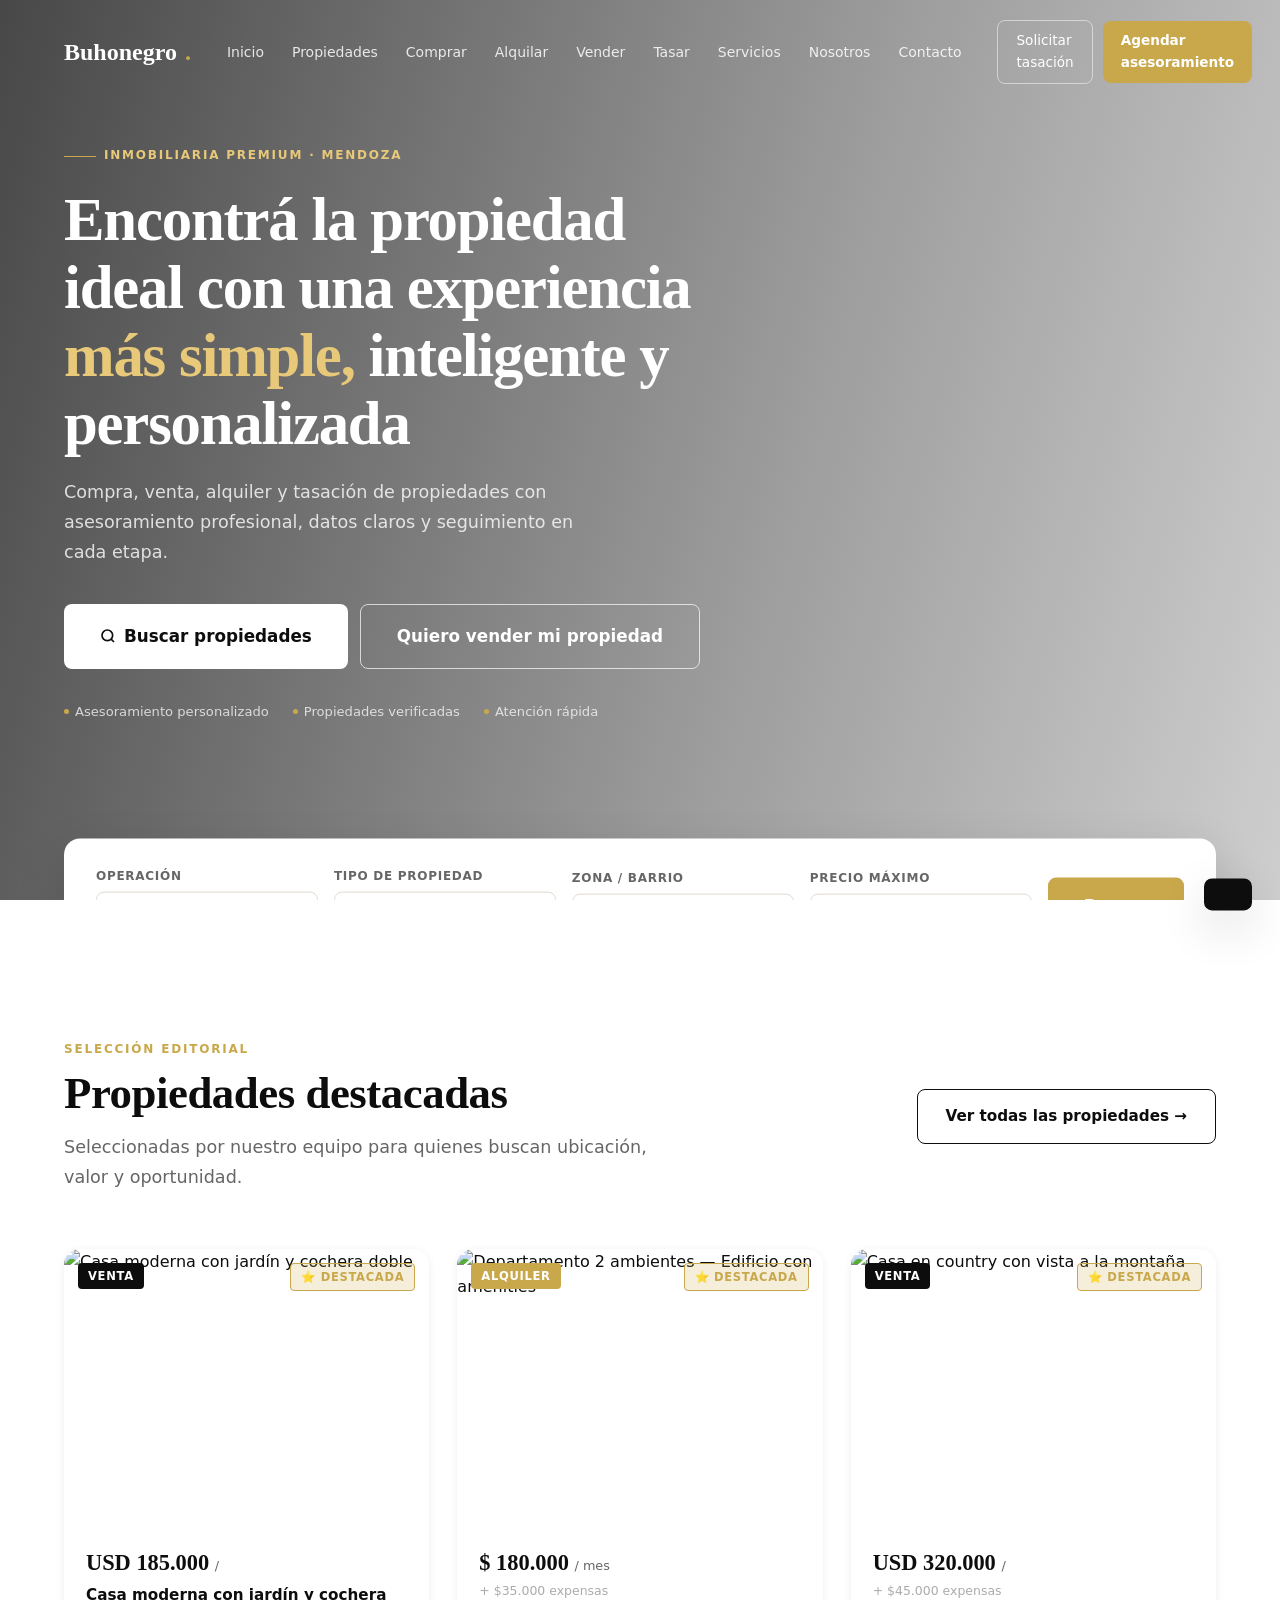
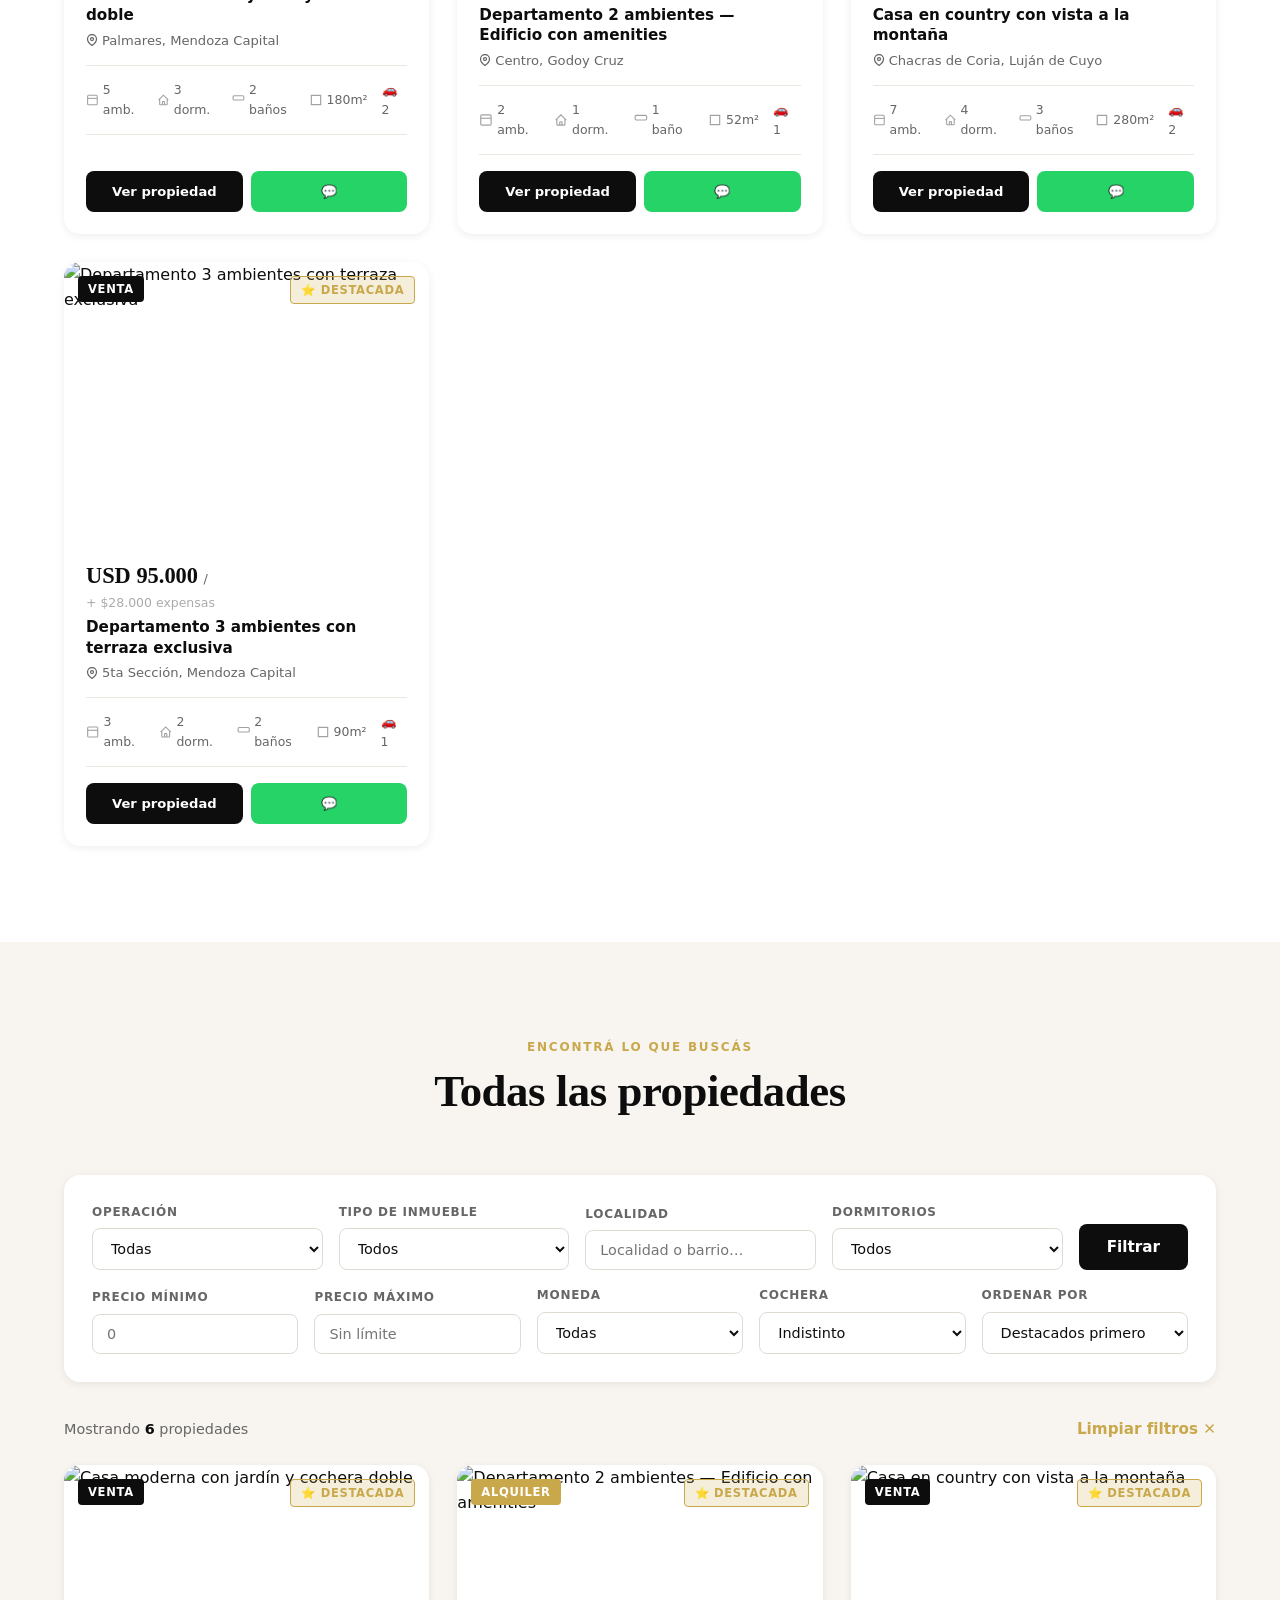
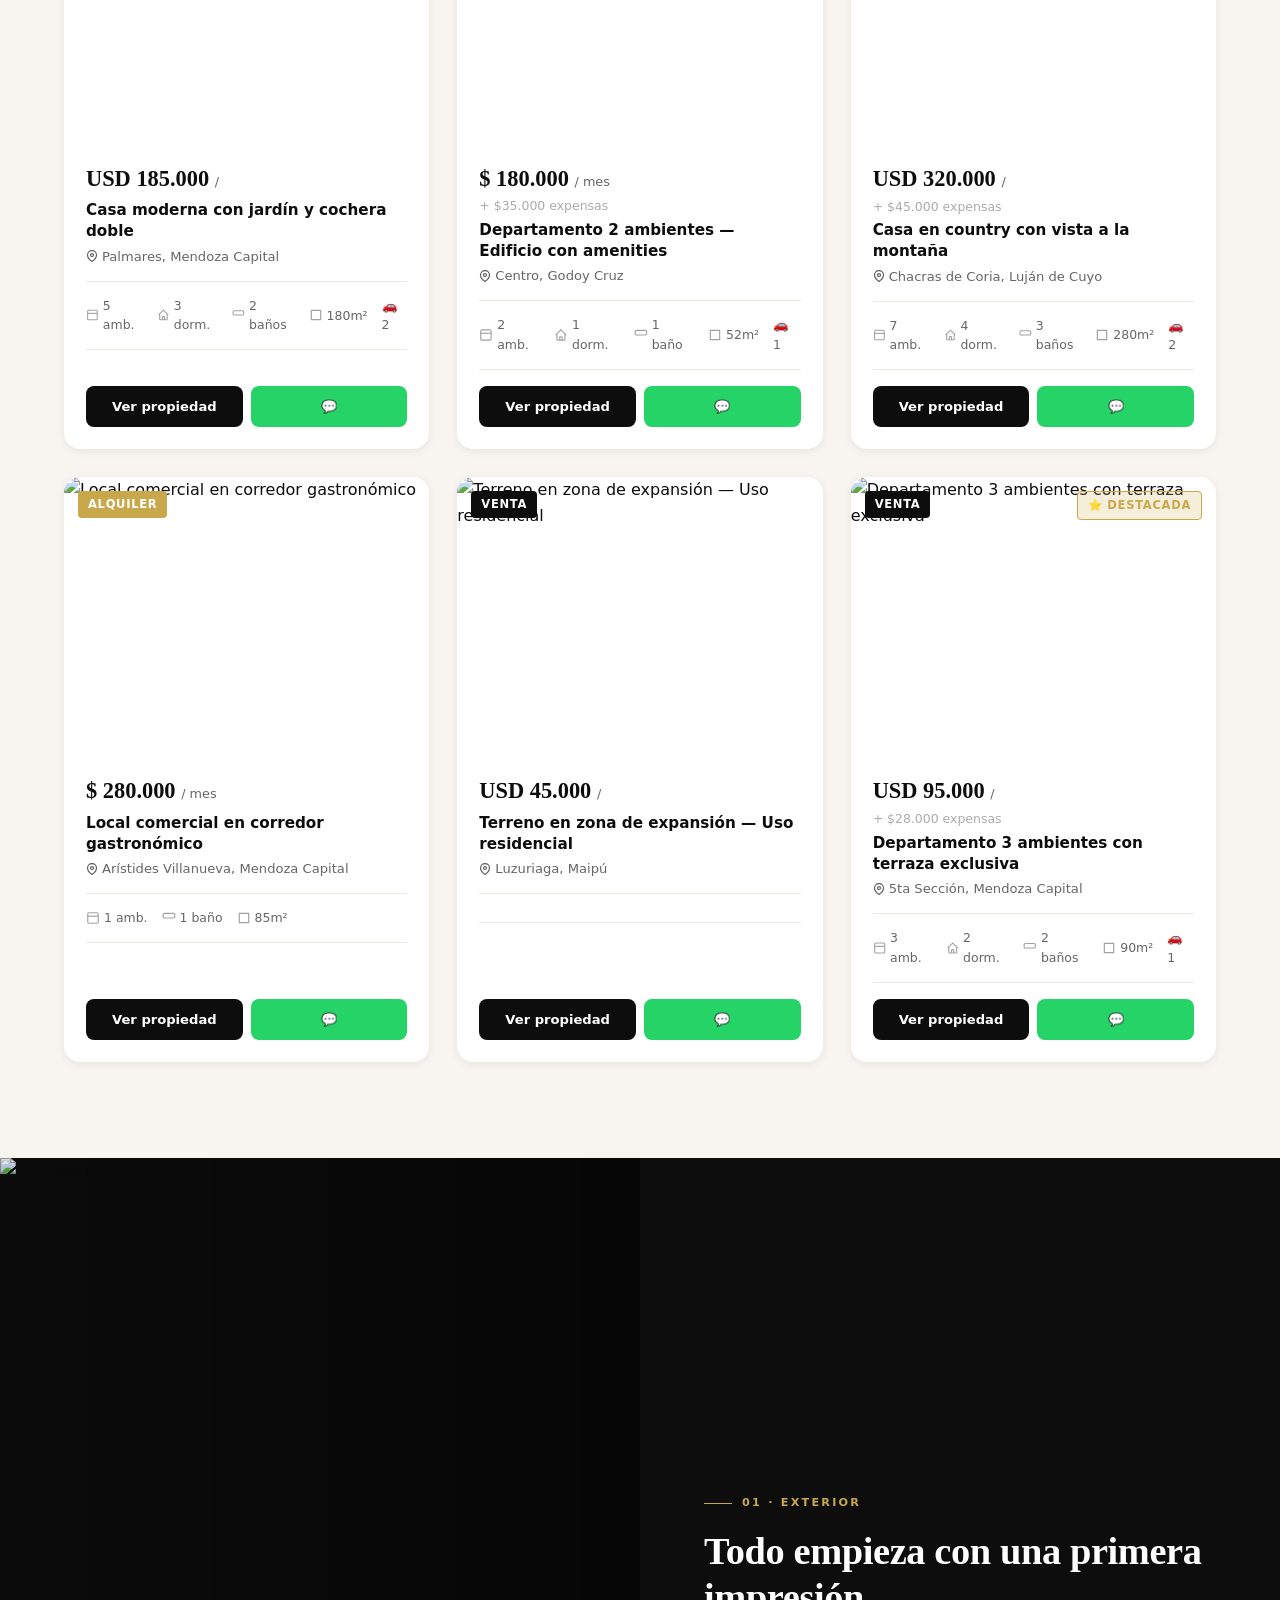
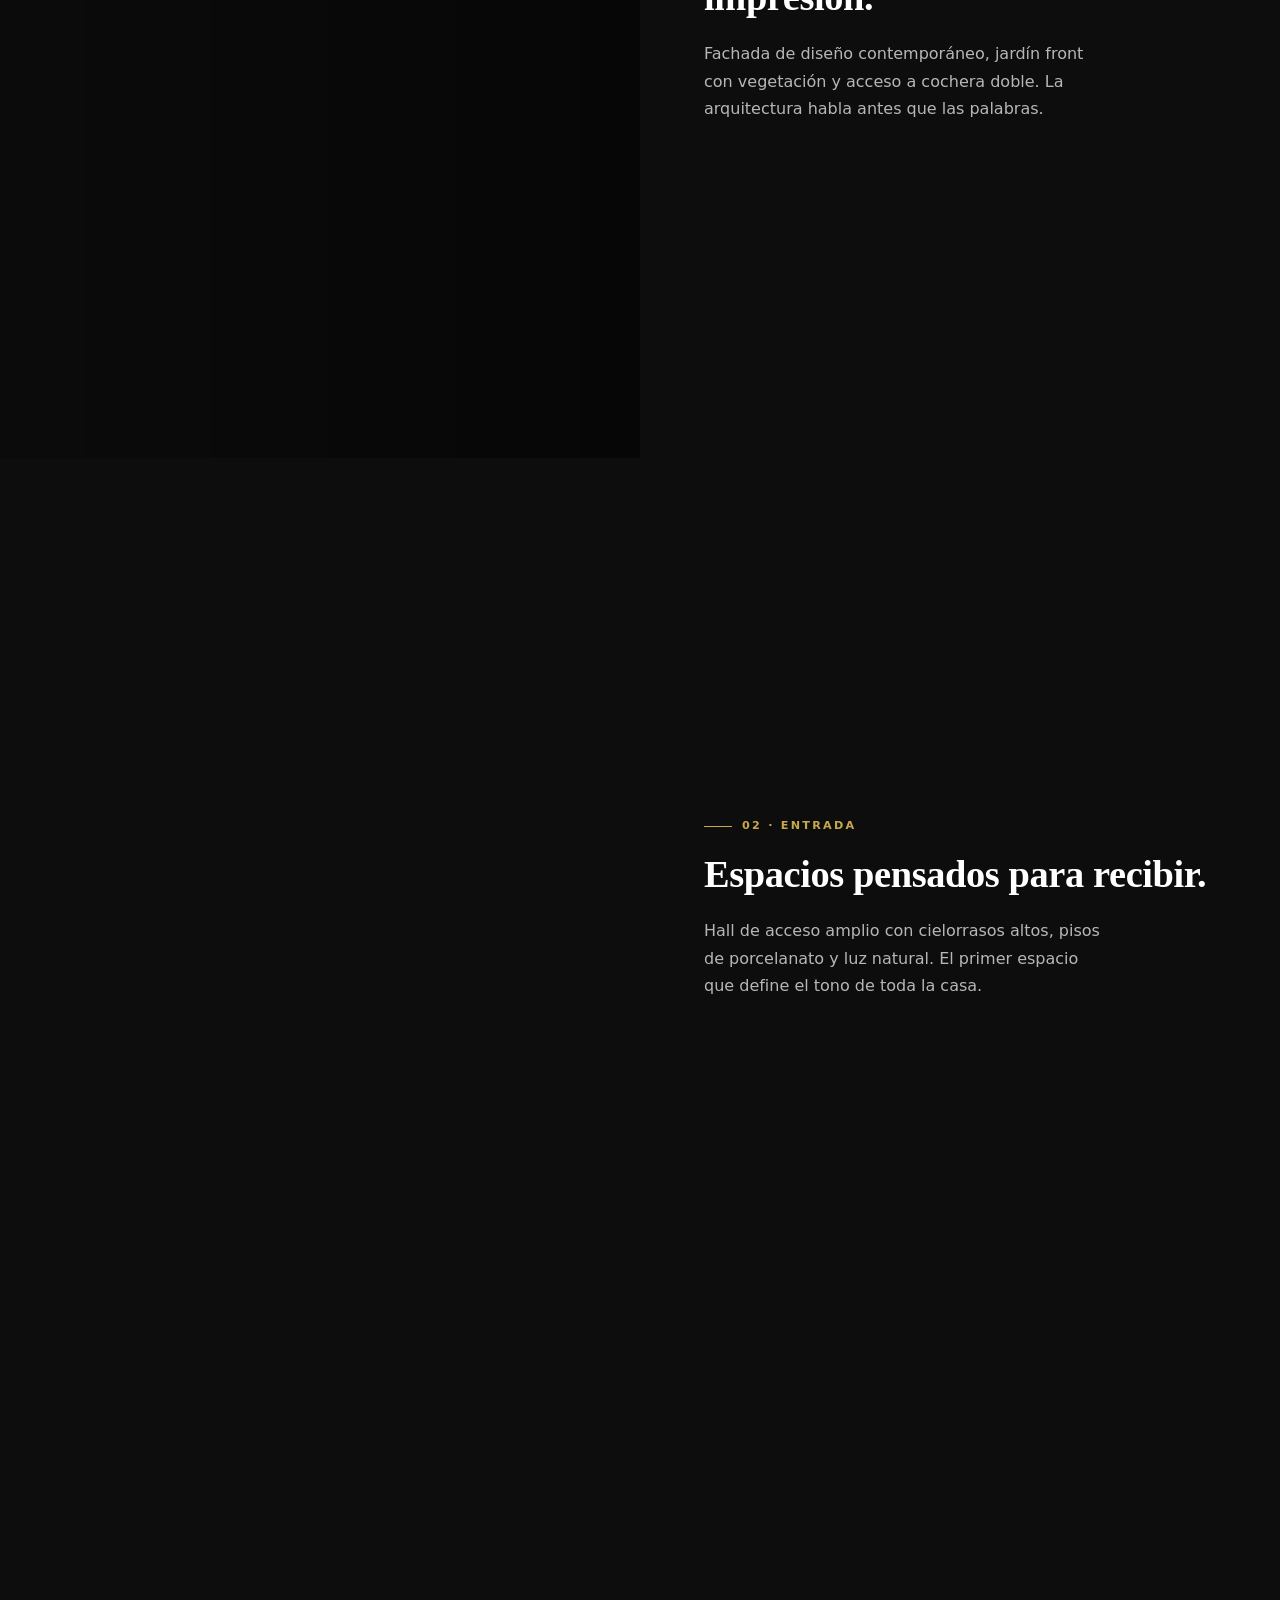
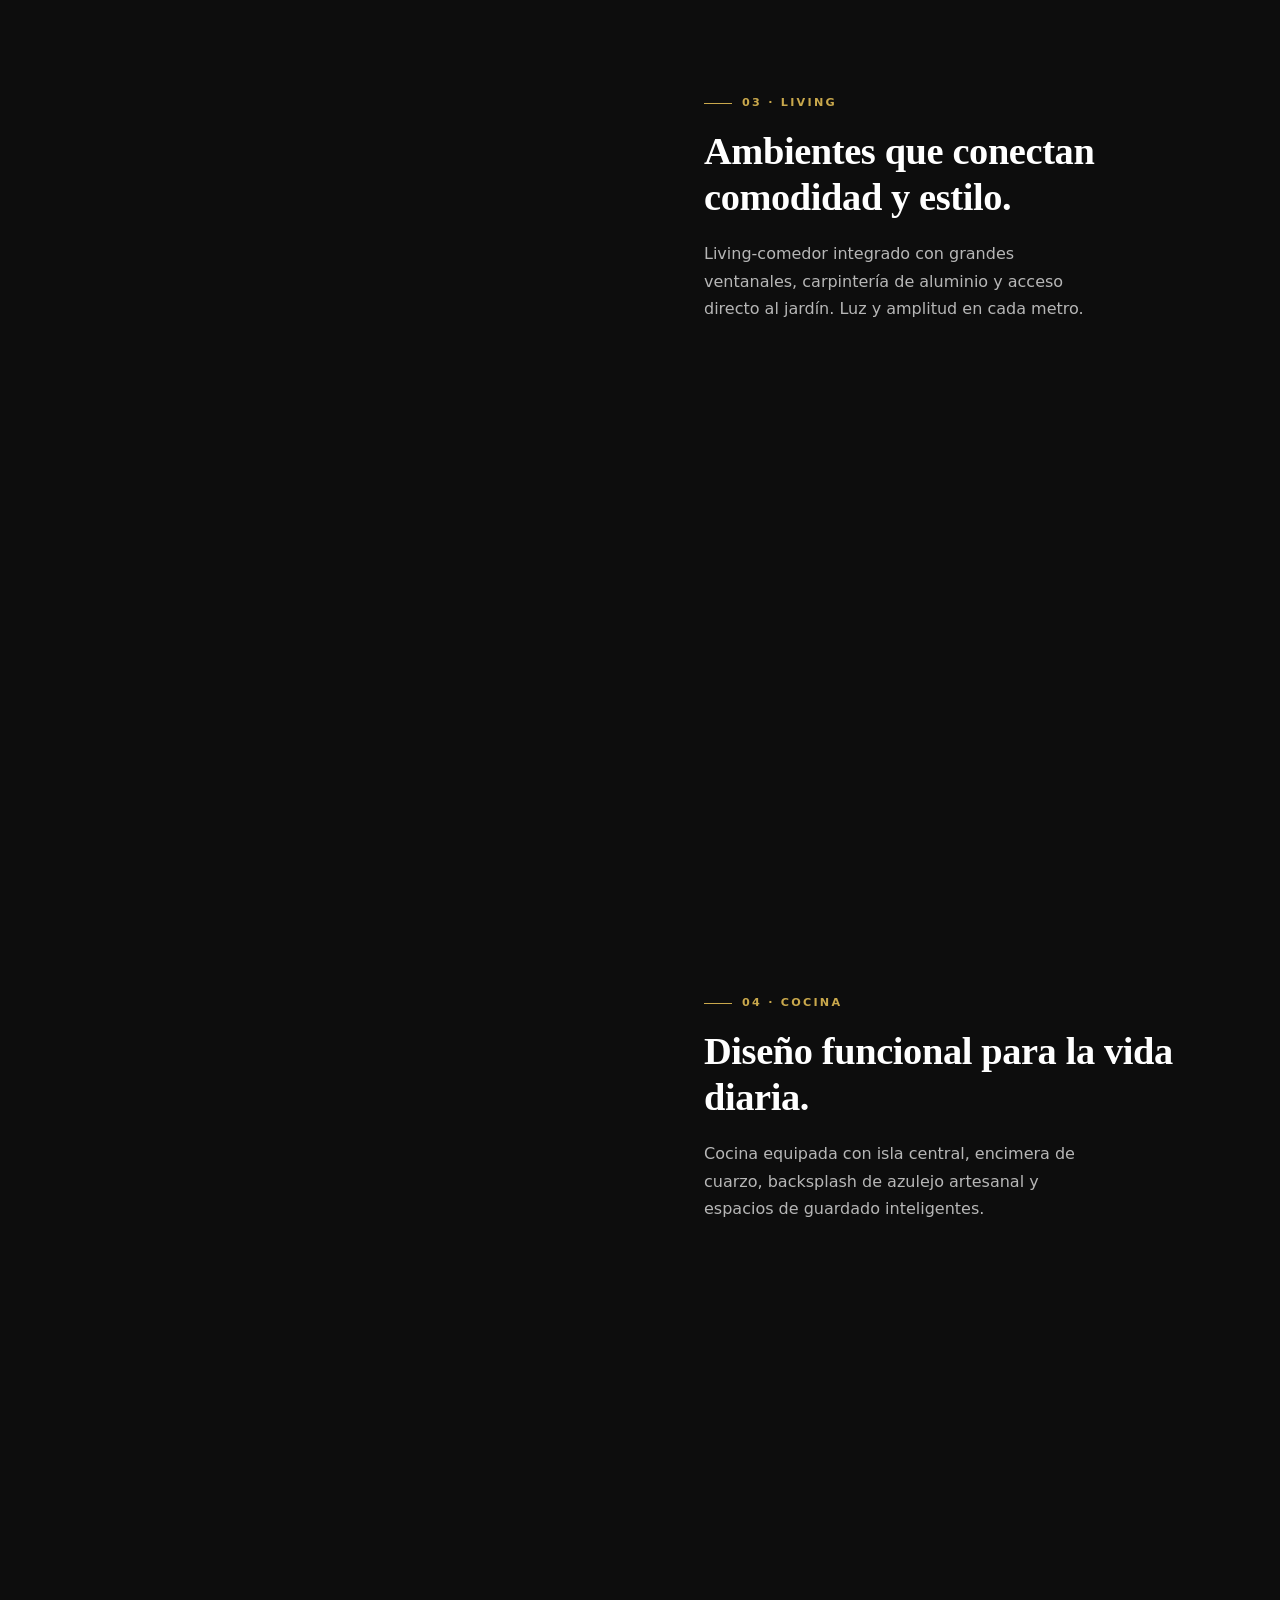
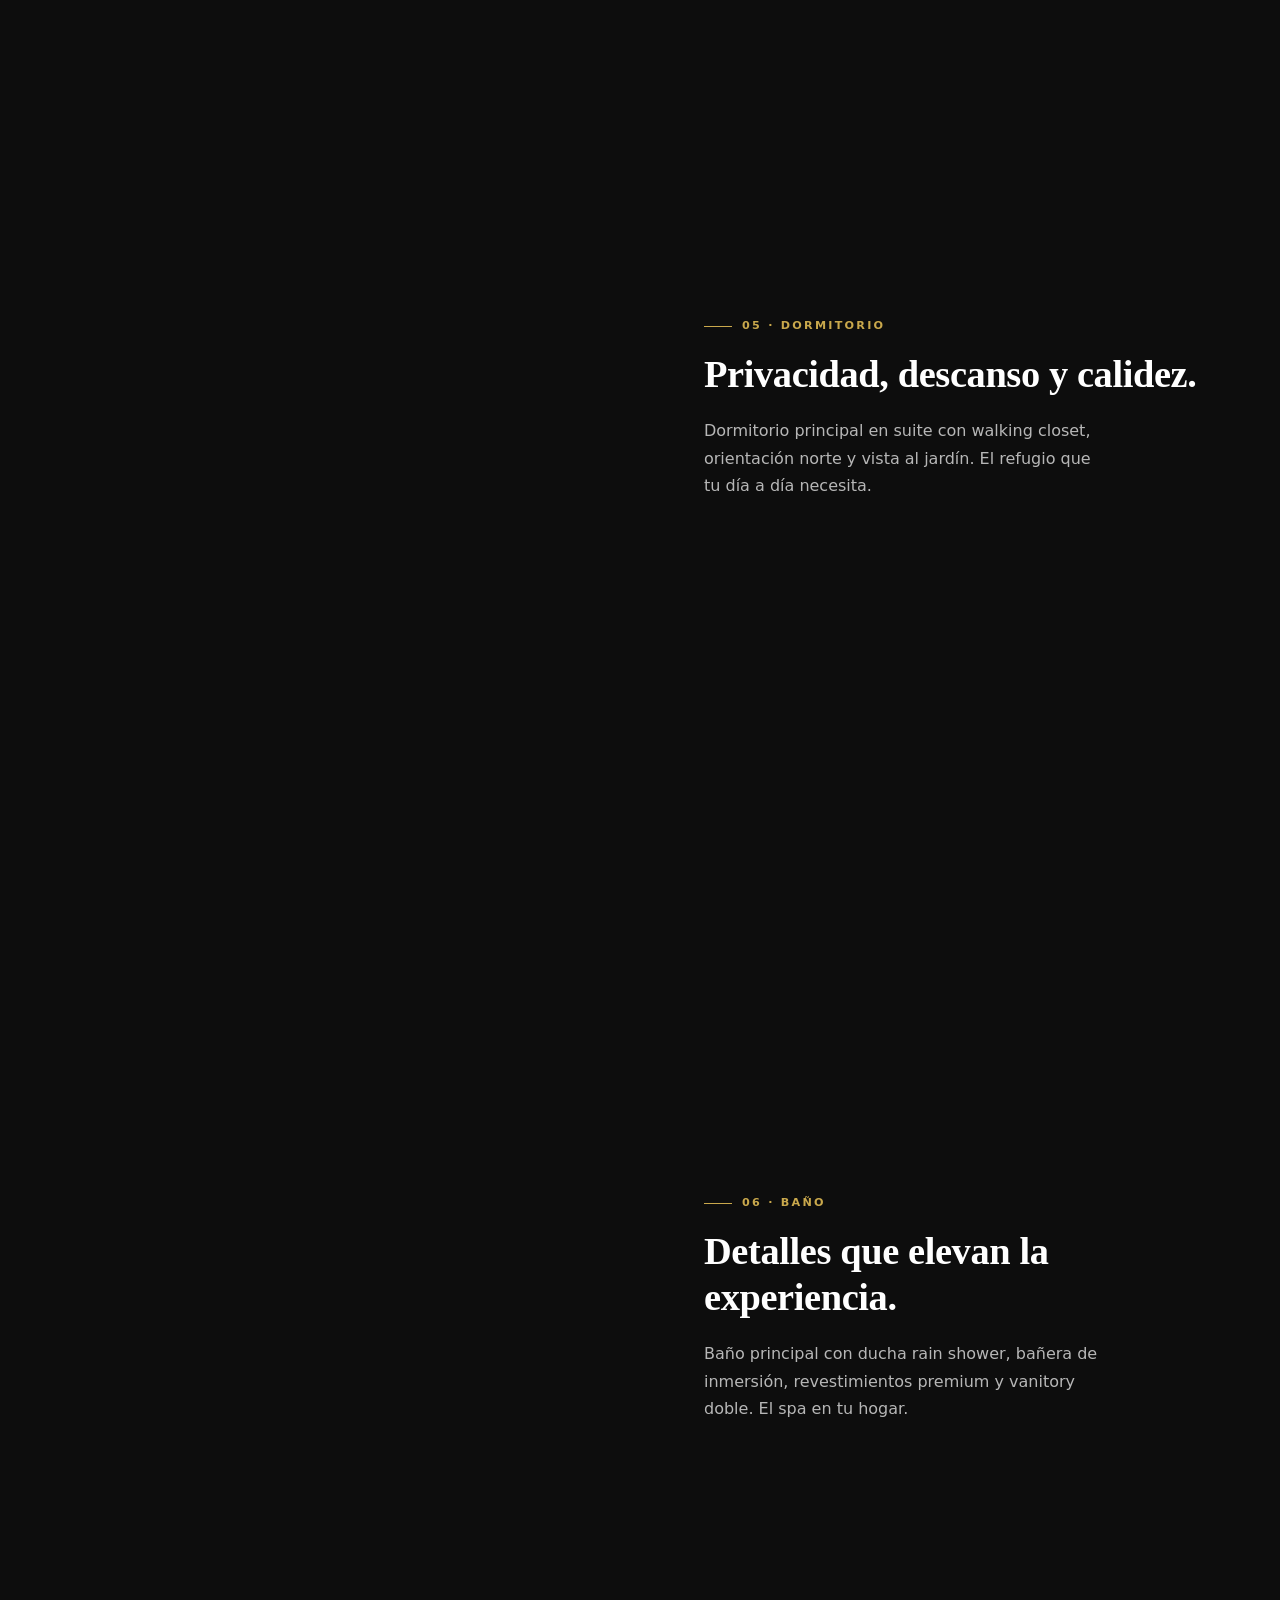
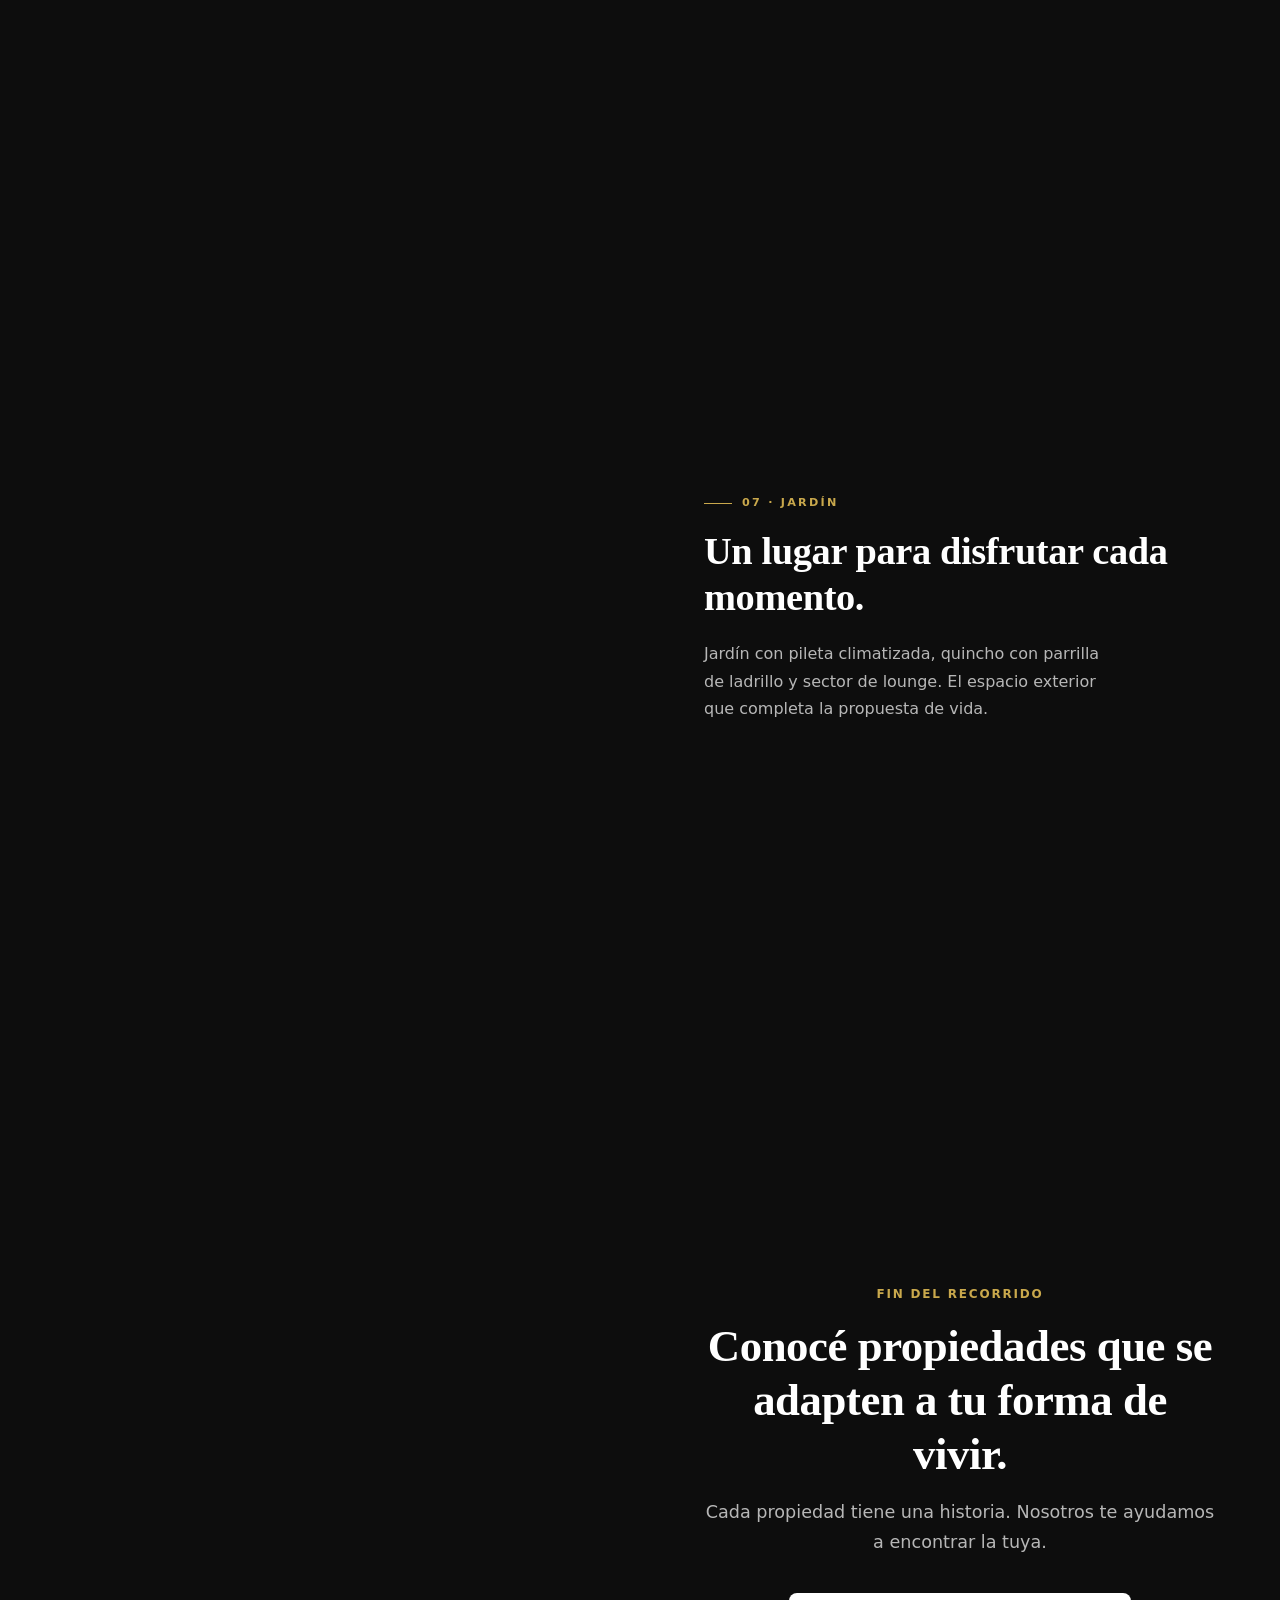
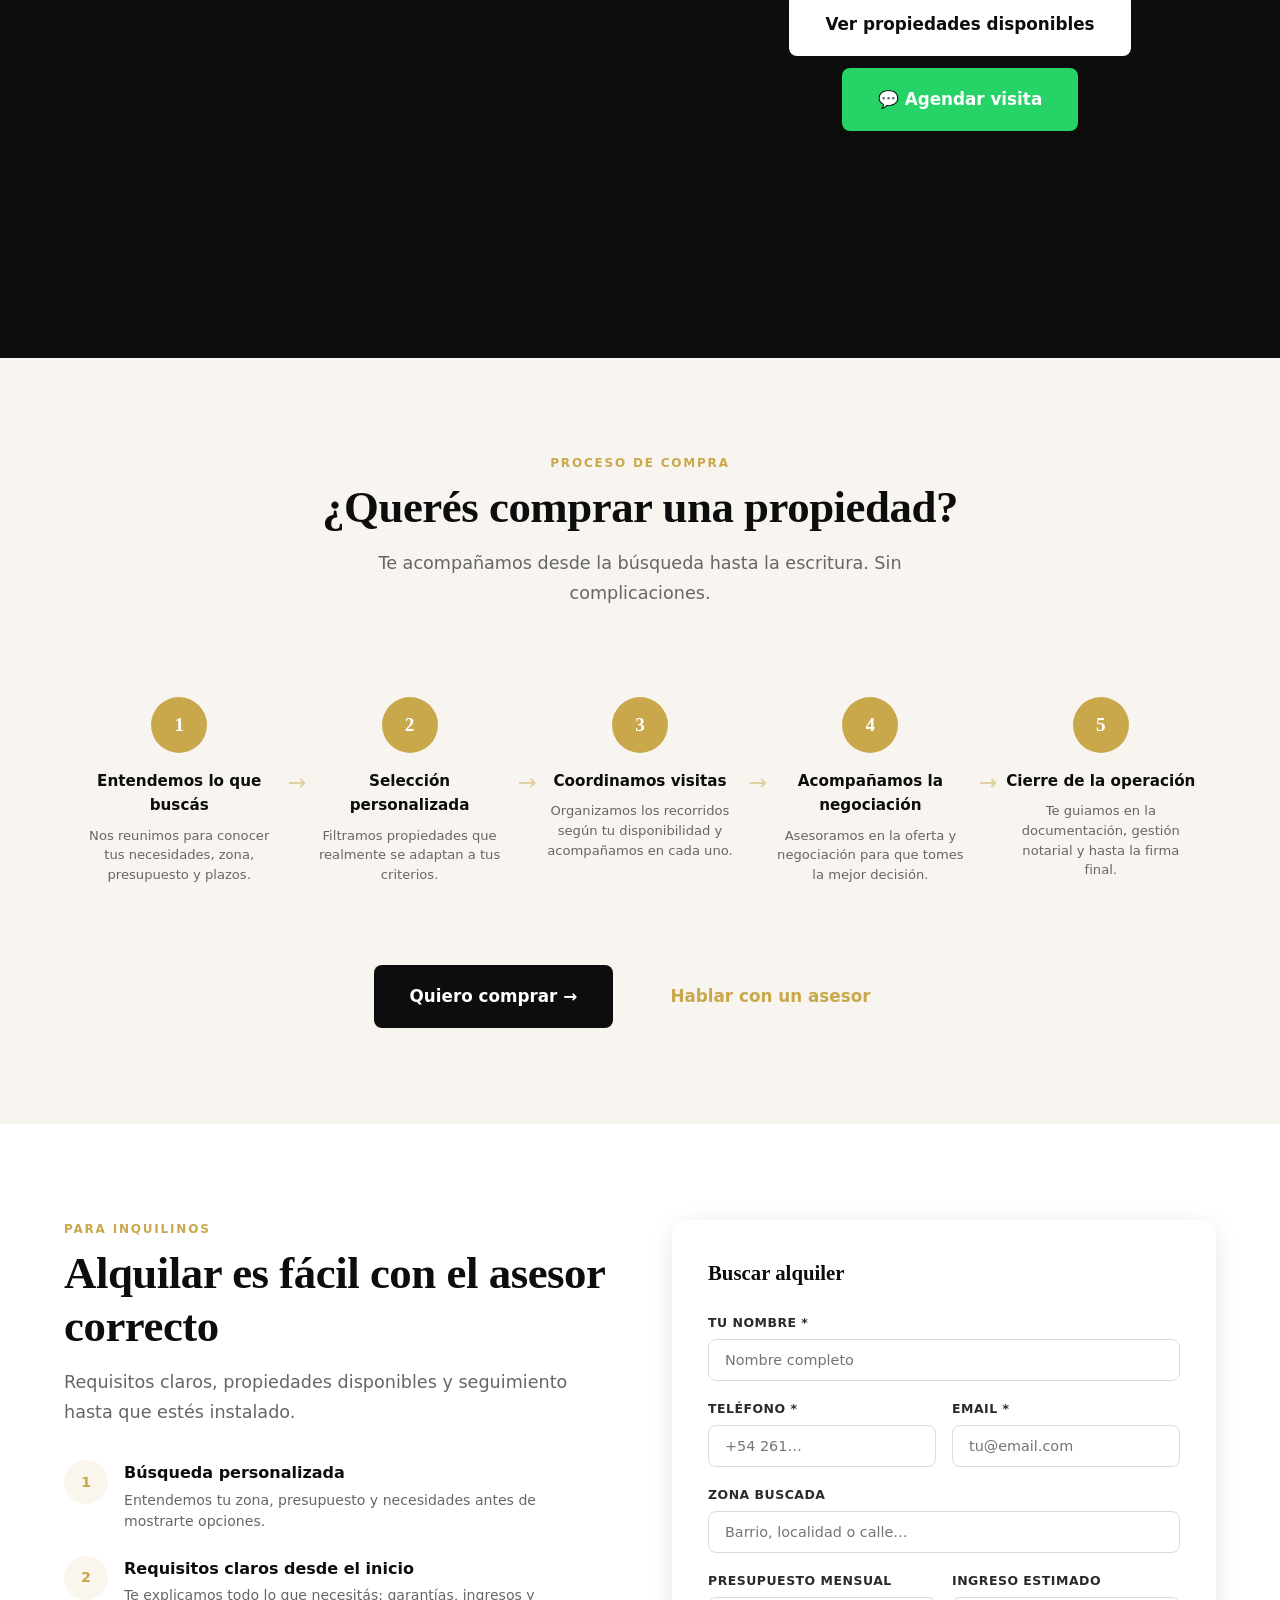
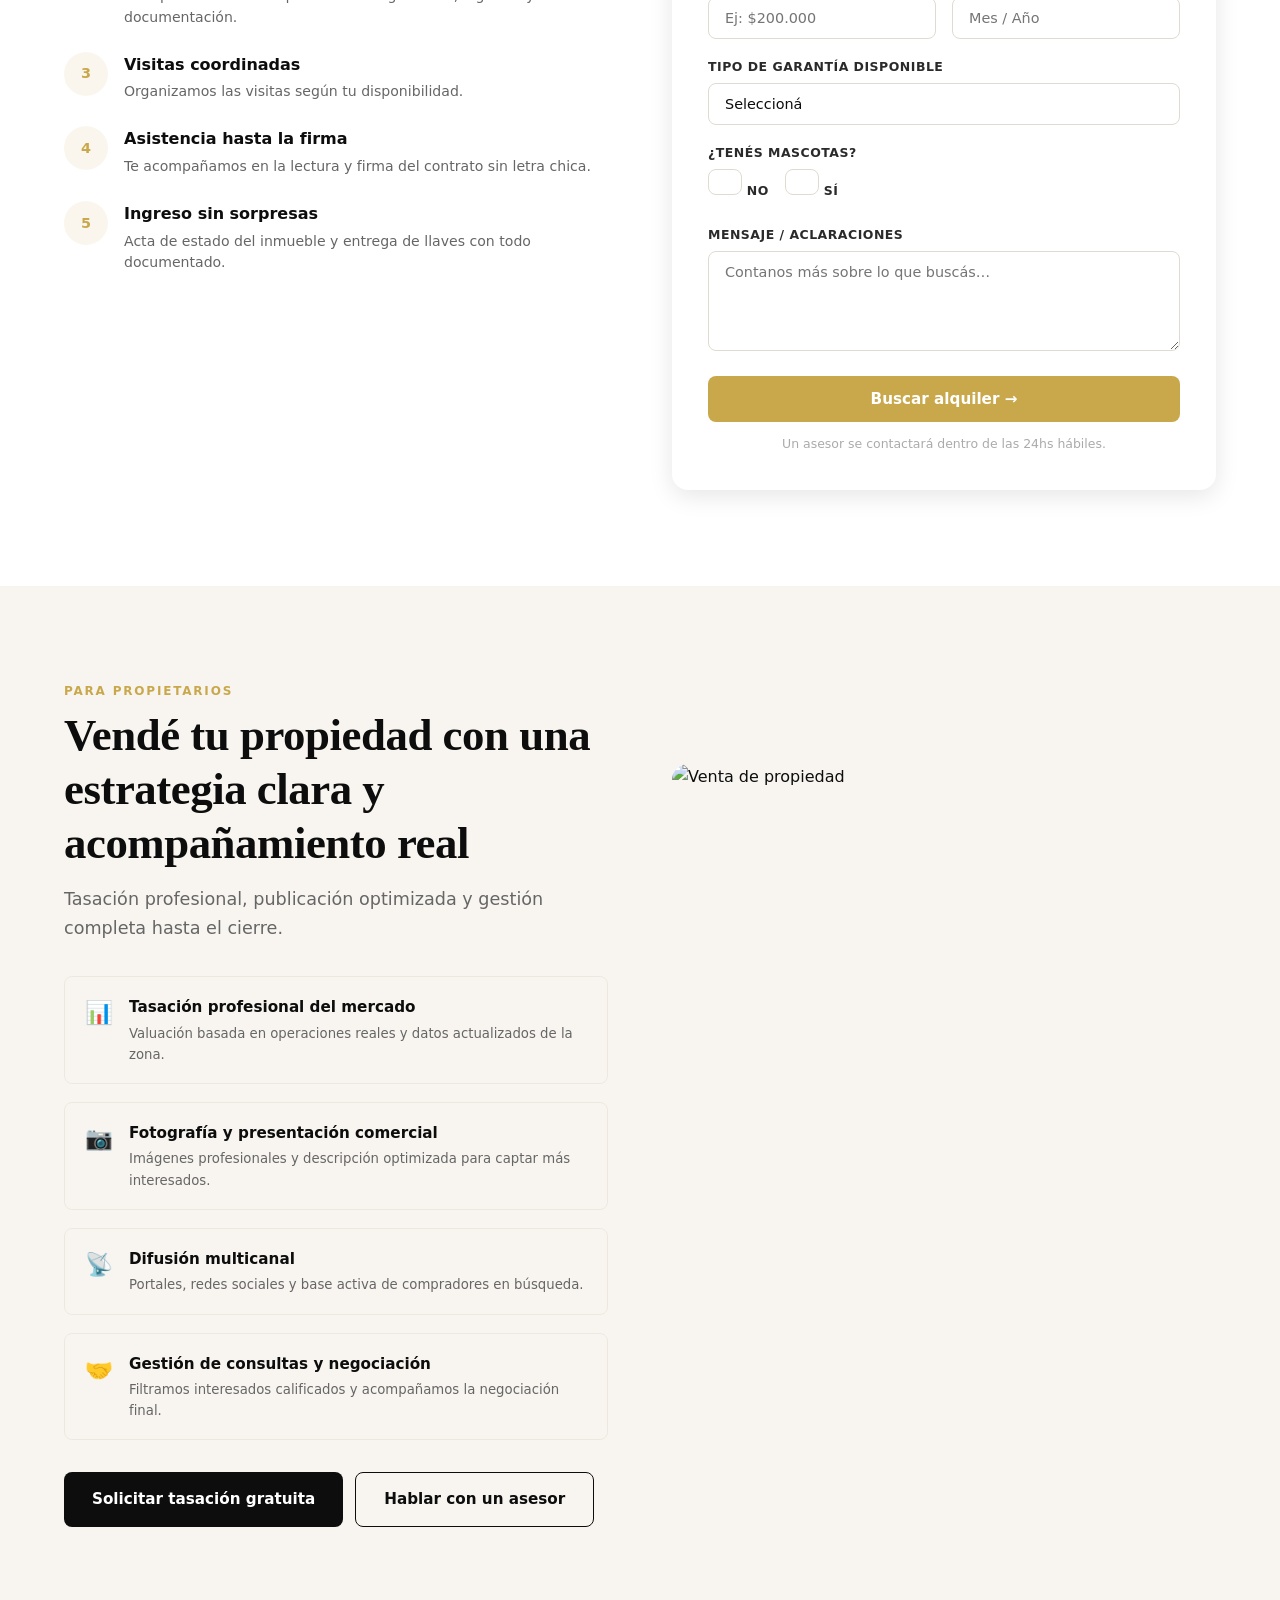
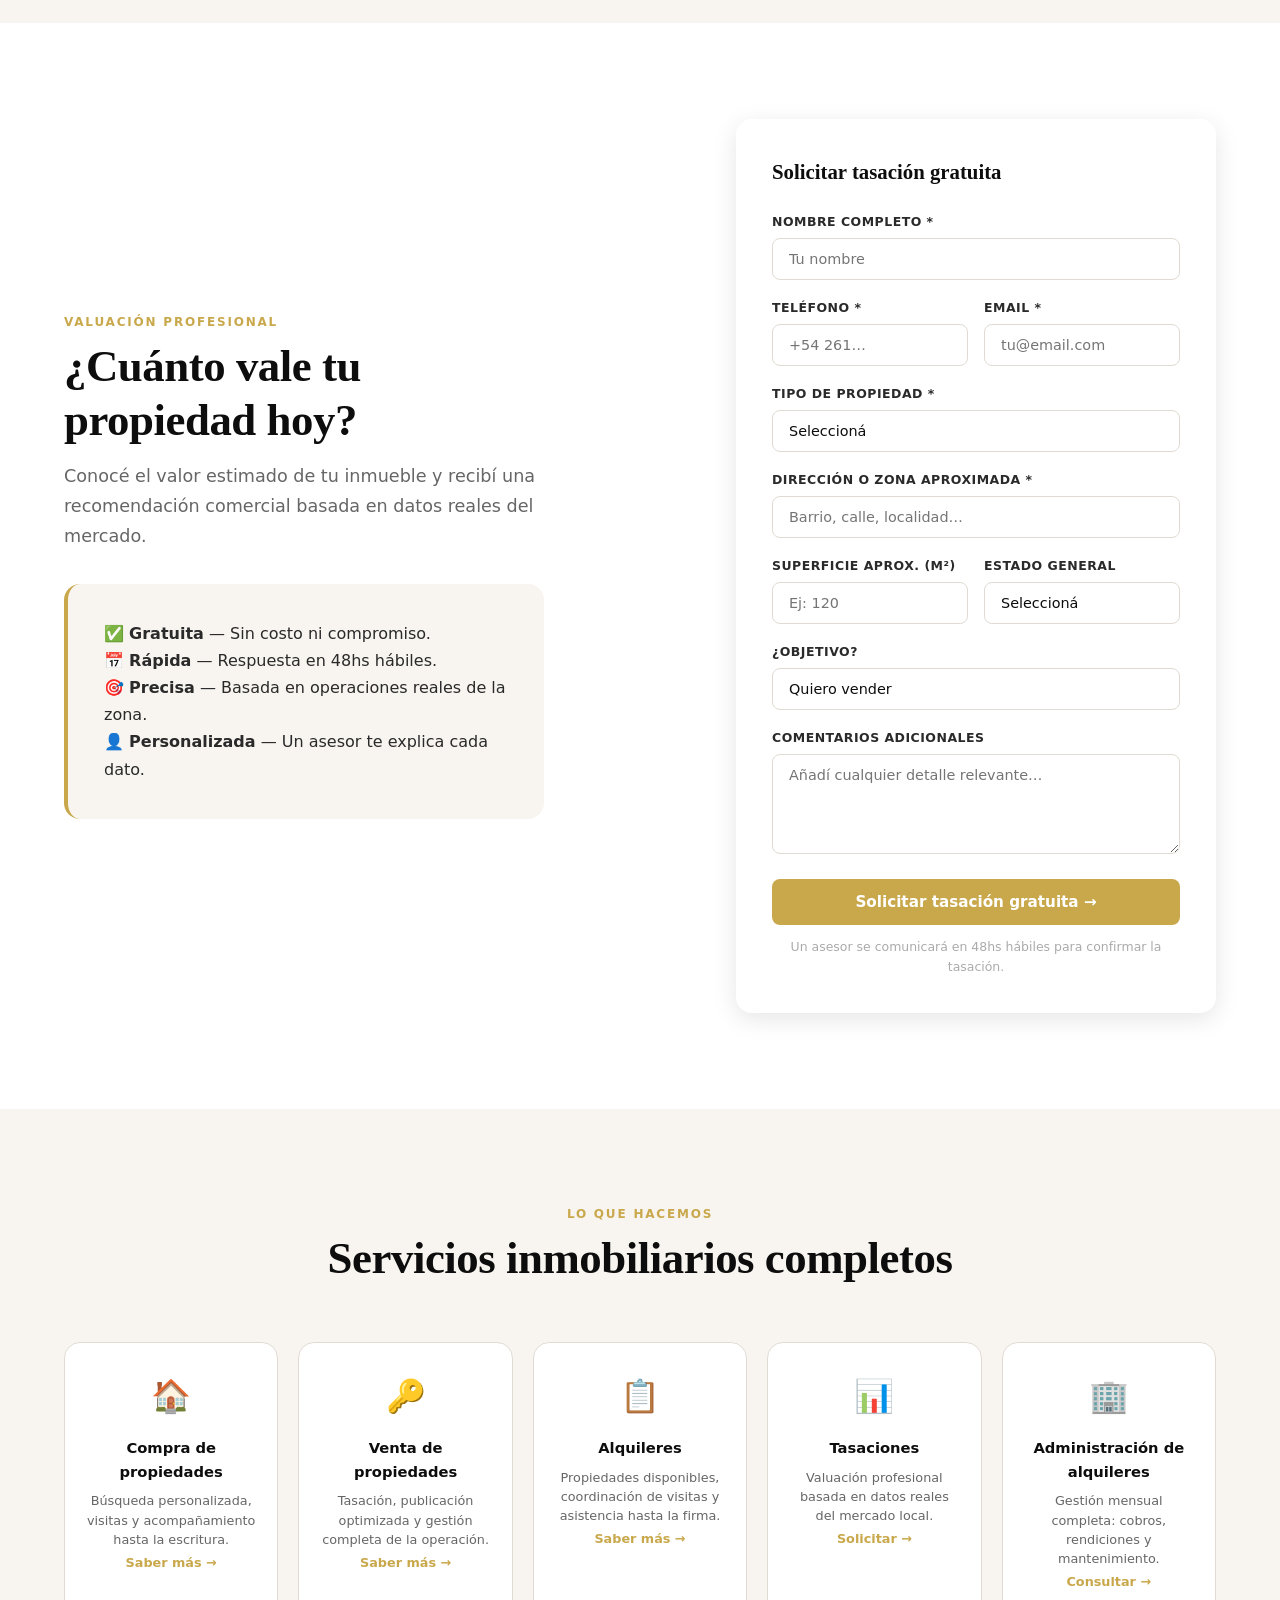
==== commit e8ac34a5: "Add files via upload" ====
--- a/index.html
+++ b/index.html
@@ -9,7 +9,7 @@
   <link rel="preconnect" href="https://fonts.googleapis.com" />
   <link rel="preconnect" href="https://fonts.gstatic.com" crossorigin />
   <link href="https://fonts.googleapis.com/css2?family=Playfair+Display:wght@400;600;700&family=Inter:wght@400;500;600;700&display=swap" rel="stylesheet" />
-  <link rel="stylesheet" href="css/styles.css" />
+  <link rel="stylesheet" href="styles.css" />
 </head>
 <body>
 
@@ -1218,8 +1218,8 @@
      ============================================================ -->
 <script src="https://cdn.jsdelivr.net/npm/gsap@3/dist/gsap.min.js"></script>
 <script src="https://cdn.jsdelivr.net/npm/gsap@3/dist/ScrollTrigger.min.js"></script>
-<script src="js/data.js"></script>
-<script src="js/scroll-tour.js"></script>
-<script src="js/main.js"></script>
+<script src="data.js"></script>
+<script src="scroll-tour.js"></script>
+<script src="main.js"></script>
 </body>
 </html>
--- a/styles.css
+++ b/styles.css
@@ -0,0 +1,612 @@
+/* ============================================================
+   STYLES.CSS — Buhonegro Propiedades
+   Estética premium: blanco, negro, dorado, beige
+   ============================================================ */
+
+/* ── Variables ─────────────────────────────────────────────── */
+:root {
+  --negro:       #0d0d0d;
+  --blanco:      #ffffff;
+  --crema:       #f8f5f0;
+  --beige:       #ede8df;
+  --dorado:      #c9a84c;
+  --dorado-claro:#e8c97a;
+  --gris-oscuro: #2a2a2a;
+  --gris-medio:  #666666;
+  --gris-claro:  #ababab;
+  --gris-fondo:  #f2f2f2;
+  --borde:       #e0dbd2;
+
+  --font-titulo: 'Playfair Display', Georgia, serif;
+  --font-cuerpo: 'Inter', system-ui, sans-serif;
+
+  --sombra-s: 0 2px 8px rgba(0,0,0,.07);
+  --sombra-m: 0 6px 24px rgba(0,0,0,.10);
+  --sombra-l: 0 16px 48px rgba(0,0,0,.14);
+
+  --radio:    8px;
+  --radio-lg: 16px;
+  --transicion: .3s ease;
+}
+
+/* ── Reset ─────────────────────────────────────────────────── */
+*, *::before, *::after { box-sizing: border-box; margin: 0; padding: 0; }
+html { scroll-behavior: smooth; font-size: 16px; }
+body { font-family: var(--font-cuerpo); color: var(--negro); background: var(--blanco); line-height: 1.6; overflow-x: hidden; }
+img  { display: block; max-width: 100%; }
+a    { color: inherit; text-decoration: none; }
+ul, ol { list-style: none; }
+button, input, select, textarea { font-family: inherit; font-size: inherit; border: none; outline: none; background: none; }
+button { cursor: pointer; }
+
+/* ── Utilidades ────────────────────────────────────────────── */
+.container { max-width: 1200px; margin: 0 auto; padding: 0 24px; }
+.container-wide { max-width: 1400px; margin: 0 auto; padding: 0 24px; }
+.grid-2 { display: grid; grid-template-columns: repeat(2, 1fr); gap: 32px; }
+.grid-3 { display: grid; grid-template-columns: repeat(3, 1fr); gap: 32px; }
+.grid-4 { display: grid; grid-template-columns: repeat(4, 1fr); gap: 24px; }
+.flex    { display: flex; }
+.flex-center { display: flex; align-items: center; justify-content: center; }
+.flex-between { display: flex; align-items: center; justify-content: space-between; }
+.text-center { text-align: center; }
+.mt-4  { margin-top: 4px; }
+.mt-8  { margin-top: 8px; }
+.mt-16 { margin-top: 16px; }
+.mt-24 { margin-top: 24px; }
+.mt-32 { margin-top: 32px; }
+.mt-48 { margin-top: 48px; }
+.hidden { display: none !important; }
+
+/* ── Tipografía ────────────────────────────────────────────── */
+.titulo-xl { font-family: var(--font-titulo); font-size: clamp(2.4rem, 5vw, 4rem); font-weight: 700; line-height: 1.15; letter-spacing: -.02em; }
+.titulo-lg { font-family: var(--font-titulo); font-size: clamp(1.8rem, 3.5vw, 2.8rem); font-weight: 700; line-height: 1.2; letter-spacing: -.01em; }
+.titulo-md { font-family: var(--font-titulo); font-size: clamp(1.4rem, 2.5vw, 2rem); font-weight: 600; line-height: 1.25; }
+.titulo-sm { font-family: var(--font-titulo); font-size: 1.2rem; font-weight: 600; }
+.eyebrow   { font-size: .75rem; font-weight: 600; letter-spacing: .15em; text-transform: uppercase; color: var(--dorado); }
+.bajada    { font-size: 1.1rem; color: var(--gris-medio); line-height: 1.7; max-width: 600px; }
+.bajada-centro { margin: 0 auto; text-align: center; }
+
+/* ── Botones ───────────────────────────────────────────────── */
+.btn {
+  display: inline-flex; align-items: center; gap: 8px;
+  padding: 14px 28px; border-radius: var(--radio);
+  font-weight: 600; font-size: .95rem;
+  transition: var(--transicion); white-space: nowrap;
+}
+.btn-primario { background: var(--negro); color: var(--blanco); }
+.btn-primario:hover { background: var(--gris-oscuro); transform: translateY(-1px); box-shadow: var(--sombra-m); }
+.btn-dorado { background: var(--dorado); color: var(--blanco); }
+.btn-dorado:hover { background: var(--dorado-claro); transform: translateY(-1px); box-shadow: var(--sombra-m); }
+.btn-borde { border: 1.5px solid var(--negro); color: var(--negro); }
+.btn-borde:hover { background: var(--negro); color: var(--blanco); }
+.btn-borde-blanco { border: 1.5px solid rgba(255,255,255,.7); color: var(--blanco); }
+.btn-borde-blanco:hover { background: rgba(255,255,255,.15); }
+.btn-ghost { color: var(--dorado); font-weight: 600; padding: 0; gap: 4px; }
+.btn-ghost:hover { gap: 8px; }
+.btn-wsp { background: #25D366; color: var(--blanco); }
+.btn-wsp:hover { background: #1ebe5c; transform: translateY(-1px); }
+.btn-sm { padding: 9px 18px; font-size: .85rem; }
+.btn-lg { padding: 18px 36px; font-size: 1.05rem; }
+
+/* ── Sección genérica ──────────────────────────────────────── */
+.seccion { padding: 96px 0; }
+.seccion-beige { background: var(--crema); }
+.seccion-negro { background: var(--negro); color: var(--blanco); }
+.seccion-header { margin-bottom: 56px; }
+.seccion-header .bajada { margin-top: 16px; }
+
+/* ── HEADER ────────────────────────────────────────────────── */
+#header {
+  position: fixed; top: 0; left: 0; right: 0; z-index: 1000;
+  padding: 20px 0;
+  transition: background var(--transicion), padding var(--transicion), box-shadow var(--transicion);
+}
+#header.scrolled {
+  background: rgba(255,255,255,.97);
+  backdrop-filter: blur(12px);
+  padding: 12px 0;
+  box-shadow: 0 1px 24px rgba(0,0,0,.08);
+}
+.header-inner { display: flex; align-items: center; justify-content: space-between; gap: 24px; }
+.logo {
+  font-family: var(--font-titulo); font-size: 1.5rem; font-weight: 700;
+  color: var(--blanco); transition: color var(--transicion);
+  display: flex; align-items: center; gap: 8px;
+}
+.logo span { color: var(--dorado); }
+#header.scrolled .logo { color: var(--negro); }
+
+nav { display: flex; align-items: center; gap: 4px; }
+.nav-link {
+  padding: 8px 12px; border-radius: 6px;
+  font-size: .875rem; font-weight: 500;
+  color: rgba(255,255,255,.85); transition: var(--transicion);
+}
+.nav-link:hover { color: var(--blanco); background: rgba(255,255,255,.1); }
+#header.scrolled .nav-link { color: var(--gris-oscuro); }
+#header.scrolled .nav-link:hover { color: var(--negro); background: var(--gris-fondo); }
+
+.header-ctas { display: flex; align-items: center; gap: 10px; }
+.btn-header-secundario {
+  padding: 9px 18px; border-radius: var(--radio); font-size: .85rem; font-weight: 500;
+  border: 1.5px solid rgba(255,255,255,.5); color: var(--blanco);
+  transition: var(--transicion);
+}
+.btn-header-secundario:hover { border-color: var(--blanco); background: rgba(255,255,255,.1); }
+#header.scrolled .btn-header-secundario { border-color: var(--borde); color: var(--negro); }
+#header.scrolled .btn-header-secundario:hover { background: var(--gris-fondo); }
+.btn-header-primario {
+  padding: 9px 18px; border-radius: var(--radio); font-size: .85rem; font-weight: 600;
+  background: var(--dorado); color: var(--blanco); transition: var(--transicion);
+}
+.btn-header-primario:hover { background: var(--dorado-claro); }
+
+.menu-toggle { display: none; flex-direction: column; gap: 5px; padding: 4px; cursor: pointer; }
+.menu-toggle span { width: 24px; height: 2px; background: var(--blanco); transition: var(--transicion); border-radius: 2px; }
+#header.scrolled .menu-toggle span { background: var(--negro); }
+
+/* ── HERO ──────────────────────────────────────────────────── */
+#hero {
+  position: relative; min-height: 100vh;
+  display: flex; align-items: center;
+  overflow: hidden;
+}
+.hero-bg {
+  position: absolute; inset: 0;
+  background-image: url('https://images.unsplash.com/photo-1613490493576-7fde63acd811?w=1600&q=85');
+  background-size: cover; background-position: center;
+}
+.hero-overlay {
+  position: absolute; inset: 0;
+  background: linear-gradient(105deg, rgba(10,10,10,.75) 0%, rgba(10,10,10,.4) 60%, rgba(10,10,10,.2) 100%);
+}
+.hero-contenido {
+  position: relative; z-index: 2;
+  max-width: 680px; color: var(--blanco);
+}
+.hero-eyebrow { display: inline-flex; align-items: center; gap: 8px; margin-bottom: 20px; }
+.hero-eyebrow-linea { width: 32px; height: 1px; background: var(--dorado); }
+.hero-titulo { font-family: var(--font-titulo); font-size: clamp(2.4rem, 5vw, 3.8rem); font-weight: 700; line-height: 1.12; letter-spacing: -.02em; margin-bottom: 20px; }
+.hero-titulo em { font-style: normal; color: var(--dorado-claro); }
+.hero-subtitulo { font-size: 1.1rem; color: rgba(255,255,255,.8); line-height: 1.7; margin-bottom: 36px; max-width: 520px; }
+.hero-ctas { display: flex; flex-wrap: wrap; gap: 12px; margin-bottom: 32px; }
+.hero-trust { display: flex; gap: 24px; flex-wrap: wrap; }
+.trust-item { display: flex; align-items: center; gap: 6px; font-size: .82rem; color: rgba(255,255,255,.75); }
+.trust-dot { width: 5px; height: 5px; border-radius: 50%; background: var(--dorado); flex-shrink: 0; }
+
+/* Buscador hero */
+.hero-buscador {
+  position: absolute; bottom: 0; left: 0; right: 0; z-index: 2;
+  transform: translateY(50%);
+}
+.buscador-box {
+  background: var(--blanco); border-radius: var(--radio-lg);
+  box-shadow: var(--sombra-l); padding: 28px 32px;
+  display: grid; grid-template-columns: 1fr 1fr 1fr 1fr auto; gap: 16px; align-items: end;
+}
+.campo-grupo label { display: block; font-size: .75rem; font-weight: 600; letter-spacing: .06em; text-transform: uppercase; color: var(--gris-medio); margin-bottom: 6px; }
+.campo-grupo select, .campo-grupo input {
+  width: 100%; padding: 11px 14px; border: 1.5px solid var(--borde);
+  border-radius: var(--radio); font-size: .9rem; color: var(--negro);
+  background: var(--blanco); transition: border-color var(--transicion);
+}
+.campo-grupo select:focus, .campo-grupo input:focus { border-color: var(--dorado); }
+
+/* ── PROPIEDADES DESTACADAS ────────────────────────────────── */
+#destacadas { padding-top: 140px; }
+
+.cards-grid { display: grid; grid-template-columns: repeat(3, 1fr); gap: 28px; }
+
+.card-propiedad {
+  background: var(--blanco); border-radius: var(--radio-lg);
+  overflow: hidden; box-shadow: var(--sombra-s);
+  transition: transform var(--transicion), box-shadow var(--transicion);
+  display: flex; flex-direction: column;
+}
+.card-propiedad:hover { transform: translateY(-4px); box-shadow: var(--sombra-m); }
+
+.card-imagen {
+  position: relative; aspect-ratio: 4/3; overflow: hidden;
+}
+.card-imagen img { width: 100%; height: 100%; object-fit: cover; transition: transform .5s ease; }
+.card-propiedad:hover .card-imagen img { transform: scale(1.04); }
+.card-badge {
+  position: absolute; top: 14px; left: 14px;
+  padding: 4px 10px; border-radius: 4px; font-size: .72rem; font-weight: 700;
+  letter-spacing: .06em; text-transform: uppercase;
+}
+.badge-venta    { background: var(--negro); color: var(--blanco); }
+.badge-alquiler { background: var(--dorado); color: var(--blanco); }
+.badge-nueva    { background: #16a34a; color: var(--blanco); }
+.badge-destacada { background: rgba(201,168,76,.2); color: var(--dorado); border: 1px solid var(--dorado); }
+
+.card-body { padding: 22px; flex: 1; display: flex; flex-direction: column; }
+.card-precio { font-family: var(--font-titulo); font-size: 1.4rem; font-weight: 700; color: var(--negro); }
+.card-precio span { font-size: .8rem; font-weight: 400; color: var(--gris-medio); font-family: var(--font-cuerpo); }
+.card-titulo { font-size: .95rem; font-weight: 600; margin: 4px 0; color: var(--negro); line-height: 1.35; }
+.card-ubicacion { font-size: .82rem; color: var(--gris-medio); display: flex; align-items: center; gap: 4px; margin-bottom: 14px; }
+.card-specs { display: flex; gap: 14px; padding: 14px 0; border-top: 1px solid var(--beige); border-bottom: 1px solid var(--beige); margin-bottom: 16px; }
+.spec-item { display: flex; align-items: center; gap: 4px; font-size: .78rem; color: var(--gris-medio); }
+.spec-icon { width: 14px; height: 14px; opacity: .6; }
+.card-actions { display: flex; gap: 8px; margin-top: auto; }
+.card-actions .btn { flex: 1; justify-content: center; padding: 10px 12px; font-size: .82rem; }
+
+/* ── BUSCADOR AVANZADO ─────────────────────────────────────── */
+#propiedades { background: var(--crema); }
+.filtros-panel {
+  background: var(--blanco); border-radius: var(--radio-lg);
+  padding: 28px; box-shadow: var(--sombra-s); margin-bottom: 36px;
+}
+.filtros-fila { display: grid; grid-template-columns: repeat(4, 1fr) auto; gap: 16px; align-items: end; margin-bottom: 16px; }
+.filtros-fila:last-child { margin-bottom: 0; grid-template-columns: repeat(5, 1fr); }
+.filtros-resultado-header { display: flex; align-items: center; justify-content: space-between; margin-bottom: 24px; }
+.resultado-count { font-size: .9rem; color: var(--gris-medio); }
+.resultado-count strong { color: var(--negro); }
+
+/* ── SCROLL TOUR ───────────────────────────────────────────── */
+#scroll-tour { position: relative; background: var(--negro); }
+.tour-wrapper {
+  display: grid;
+  grid-template-columns: 1fr 1fr;
+  min-height: 100vh;
+}
+.tour-imagen-panel {
+  position: sticky; top: 0;
+  height: 100vh; overflow: hidden;
+}
+.tour-img {
+  position: absolute; inset: 0; width: 100%; height: 100%;
+  object-fit: cover; opacity: 0;
+  transition: opacity .8s ease, transform 1.2s ease;
+  transform: scale(1.05);
+}
+.tour-img.activa { opacity: 1; transform: scale(1); }
+
+.tour-overlay-degradado {
+  position: absolute; inset: 0;
+  background: linear-gradient(to right, rgba(0,0,0,.1) 0%, rgba(0,0,0,.5) 100%);
+  pointer-events: none; z-index: 1;
+}
+
+.tour-secciones { color: var(--blanco); }
+.tour-seccion {
+  min-height: 100vh;
+  display: flex; align-items: center;
+  padding: 80px 64px;
+}
+.tour-numero {
+  font-size: .7rem; font-weight: 700; letter-spacing: .2em;
+  color: var(--dorado); text-transform: uppercase; margin-bottom: 16px;
+  display: flex; align-items: center; gap: 10px;
+}
+.tour-numero::before { content: ''; display: block; width: 28px; height: 1px; background: var(--dorado); }
+.tour-cita {
+  font-family: var(--font-titulo); font-size: clamp(1.6rem, 3vw, 2.4rem);
+  font-weight: 700; line-height: 1.2; margin-bottom: 20px;
+  letter-spacing: -.01em;
+}
+.tour-descripcion { font-size: 1rem; color: rgba(255,255,255,.7); line-height: 1.7; max-width: 400px; }
+.tour-final { text-align: center; }
+.tour-final .titulo-lg { color: var(--blanco); margin-bottom: 16px; }
+.tour-final .bajada { color: rgba(255,255,255,.7); margin: 0 auto 32px; }
+.tour-final-ctas { display: flex; justify-content: center; gap: 12px; flex-wrap: wrap; }
+
+/* ── COMPRAR ───────────────────────────────────────────────── */
+.proceso-grid { display: grid; grid-template-columns: repeat(5, 1fr); gap: 0; }
+.proceso-paso {
+  text-align: center; padding: 32px 20px;
+  position: relative;
+}
+.proceso-paso:not(:last-child)::after {
+  content: '→';
+  position: absolute; right: -12px; top: 50%; transform: translateY(-50%);
+  font-size: 1.4rem; color: var(--dorado); opacity: .5; margin-top: -8px;
+}
+.proceso-numero {
+  width: 56px; height: 56px; border-radius: 50%;
+  background: var(--dorado); color: var(--blanco);
+  display: flex; align-items: center; justify-content: center;
+  font-family: var(--font-titulo); font-size: 1.2rem; font-weight: 700;
+  margin: 0 auto 16px;
+}
+.proceso-titulo { font-weight: 600; font-size: .95rem; margin-bottom: 8px; }
+.proceso-desc { font-size: .82rem; color: var(--gris-medio); line-height: 1.5; }
+
+/* ── ALQUILAR ──────────────────────────────────────────────── */
+.alquiler-grid { display: grid; grid-template-columns: 1fr 1fr; gap: 64px; align-items: start; }
+.pasos-lista { display: flex; flex-direction: column; gap: 24px; }
+.paso-item { display: flex; gap: 16px; }
+.paso-icono {
+  width: 44px; height: 44px; border-radius: 50%;
+  background: rgba(201,168,76,.1); color: var(--dorado);
+  display: flex; align-items: center; justify-content: center;
+  font-weight: 700; font-size: .9rem; flex-shrink: 0;
+}
+.paso-texto .paso-tit { font-weight: 600; margin-bottom: 4px; }
+.paso-texto p { font-size: .88rem; color: var(--gris-medio); line-height: 1.5; }
+
+.form-card { background: var(--blanco); border-radius: var(--radio-lg); padding: 36px; box-shadow: var(--sombra-m); }
+.form-titulo { font-family: var(--font-titulo); font-size: 1.3rem; font-weight: 700; margin-bottom: 24px; }
+.campo { margin-bottom: 18px; }
+.campo label { display: block; font-size: .78rem; font-weight: 600; color: var(--gris-oscuro); margin-bottom: 6px; letter-spacing: .04em; text-transform: uppercase; }
+.campo input, .campo select, .campo textarea {
+  width: 100%; padding: 12px 16px; border: 1.5px solid var(--borde);
+  border-radius: var(--radio); font-size: .9rem; color: var(--negro);
+  background: var(--blanco); transition: border-color var(--transicion);
+  -webkit-appearance: none;
+}
+.campo input:focus, .campo select:focus, .campo textarea:focus {
+  border-color: var(--dorado); box-shadow: 0 0 0 3px rgba(201,168,76,.12);
+}
+.campo textarea { resize: vertical; min-height: 100px; }
+.campo-fila { display: grid; grid-template-columns: 1fr 1fr; gap: 16px; }
+.radio-grupo { display: flex; gap: 16px; }
+.radio-opcion { display: flex; align-items: center; gap: 8px; cursor: pointer; font-size: .9rem; }
+.radio-opcion input { width: auto; cursor: pointer; accent-color: var(--dorado); }
+.form-footer { font-size: .78rem; color: var(--gris-claro); margin-top: 12px; text-align: center; }
+
+/* ── VENDER ────────────────────────────────────────────────── */
+.vender-grid { display: grid; grid-template-columns: 1fr 1fr; gap: 64px; align-items: center; }
+.vender-imagen { border-radius: var(--radio-lg); overflow: hidden; aspect-ratio: 4/5; }
+.vender-imagen img { width: 100%; height: 100%; object-fit: cover; }
+.servicios-lista { display: flex; flex-direction: column; gap: 18px; margin: 32px 0; }
+.servicio-item { display: flex; gap: 16px; align-items: flex-start; padding: 18px 20px; border-radius: var(--radio); border: 1px solid var(--beige); transition: var(--transicion); }
+.servicio-item:hover { border-color: var(--dorado); background: rgba(201,168,76,.04); }
+.servicio-icono { font-size: 1.4rem; flex-shrink: 0; }
+.servicio-texto .tit { font-weight: 600; margin-bottom: 3px; font-size: .95rem; }
+.servicio-texto p { font-size: .83rem; color: var(--gris-medio); }
+
+/* ── TASACIÓN ──────────────────────────────────────────────── */
+.tasacion-grid { display: grid; grid-template-columns: 1fr 480px; gap: 64px; align-items: center; }
+.tasacion-info { max-width: 480px; }
+.tasacion-destacado {
+  background: var(--crema); border-radius: var(--radio-lg);
+  padding: 36px; border-left: 4px solid var(--dorado);
+  margin-top: 32px;
+}
+.tasacion-destacado p { font-size: 1rem; color: var(--gris-oscuro); line-height: 1.7; }
+
+/* ── SERVICIOS ─────────────────────────────────────────────── */
+.servicios-grid { display: grid; grid-template-columns: repeat(5, 1fr); gap: 20px; }
+.servicio-card {
+  background: var(--blanco); border-radius: var(--radio-lg); padding: 28px 20px;
+  text-align: center; border: 1.5px solid var(--borde);
+  transition: var(--transicion); cursor: default;
+}
+.servicio-card:hover { border-color: var(--dorado); transform: translateY(-3px); box-shadow: var(--sombra-m); }
+.servicio-card-icono { font-size: 2rem; margin-bottom: 14px; }
+.servicio-card-titulo { font-weight: 700; font-size: .92rem; margin-bottom: 8px; }
+.servicio-card-desc { font-size: .8rem; color: var(--gris-medio); line-height: 1.5; }
+.servicio-card-cta { margin-top: 14px; font-size: .8rem; color: var(--dorado); font-weight: 600; }
+
+/* ── POR QUÉ ELEGIRNOS ─────────────────────────────────────── */
+.metricas-grid { display: grid; grid-template-columns: repeat(5, 1fr); gap: 24px; margin-bottom: 64px; }
+.metrica-item { text-align: center; padding: 28px 16px; background: rgba(255,255,255,.05); border-radius: var(--radio-lg); border: 1px solid rgba(255,255,255,.08); }
+.metrica-numero { font-family: var(--font-titulo); font-size: 2.8rem; font-weight: 700; color: var(--dorado); line-height: 1; margin-bottom: 6px; }
+.metrica-label { font-size: .82rem; color: rgba(255,255,255,.6); }
+.diferenciales-grid { display: grid; grid-template-columns: repeat(4, 1fr); gap: 20px; }
+.diferencial-item {
+  background: rgba(255,255,255,.04); border: 1px solid rgba(255,255,255,.08);
+  border-radius: var(--radio); padding: 22px;
+  transition: var(--transicion);
+}
+.diferencial-item:hover { background: rgba(255,255,255,.07); border-color: rgba(201,168,76,.3); }
+.diferencial-icono { font-size: 1.5rem; margin-bottom: 12px; }
+.diferencial-titulo { font-weight: 600; font-size: .9rem; margin-bottom: 6px; }
+.diferencial-desc { font-size: .8rem; color: rgba(255,255,255,.55); line-height: 1.5; }
+
+/* ── AGENTE IA ─────────────────────────────────────────────── */
+.ia-grid { display: grid; grid-template-columns: 1fr 1fr; gap: 64px; align-items: center; }
+.ia-features { display: grid; grid-template-columns: 1fr 1fr; gap: 14px; margin: 32px 0; }
+.ia-feature {
+  display: flex; gap: 10px; align-items: flex-start;
+  padding: 14px 16px; background: var(--crema); border-radius: var(--radio);
+}
+.ia-check { color: var(--dorado); font-weight: 700; font-size: 1rem; flex-shrink: 0; margin-top: 1px; }
+.ia-feature-text { font-size: .85rem; color: var(--gris-oscuro); line-height: 1.4; font-weight: 500; }
+.ia-aviso { font-size: .8rem; color: var(--gris-claro); margin-top: 12px; font-style: italic; }
+.ia-visual {
+  background: var(--negro); border-radius: var(--radio-lg);
+  padding: 36px; color: var(--blanco); position: relative; overflow: hidden;
+}
+.ia-visual::before {
+  content: '';
+  position: absolute; top: -40%; right: -20%;
+  width: 300px; height: 300px; border-radius: 50%;
+  background: rgba(201,168,76,.08);
+}
+.chat-bubble {
+  background: rgba(255,255,255,.08); border-radius: 12px; padding: 14px 18px;
+  margin-bottom: 12px; font-size: .88rem; color: rgba(255,255,255,.85); line-height: 1.5;
+}
+.chat-bubble.ia { background: rgba(201,168,76,.15); border-left: 3px solid var(--dorado); }
+.chat-label { font-size: .7rem; color: rgba(255,255,255,.4); margin-bottom: 4px; font-weight: 600; letter-spacing: .06em; }
+
+/* ── ZONAS ─────────────────────────────────────────────────── */
+.zonas-grid { display: grid; grid-template-columns: repeat(3, 1fr); gap: 24px; }
+.zona-card {
+  position: relative; border-radius: var(--radio-lg); overflow: hidden;
+  aspect-ratio: 4/3; cursor: pointer;
+  transition: transform var(--transicion);
+}
+.zona-card:hover { transform: scale(1.02); }
+.zona-card img { width: 100%; height: 100%; object-fit: cover; transition: transform .5s ease; }
+.zona-card:hover img { transform: scale(1.06); }
+.zona-overlay {
+  position: absolute; inset: 0;
+  background: linear-gradient(to top, rgba(0,0,0,.85) 0%, rgba(0,0,0,.1) 60%);
+}
+.zona-info { position: absolute; bottom: 0; left: 0; right: 0; padding: 24px; color: var(--blanco); }
+.zona-nombre { font-family: var(--font-titulo); font-size: 1.2rem; font-weight: 700; margin-bottom: 4px; }
+.zona-desc { font-size: .78rem; color: rgba(255,255,255,.7); line-height: 1.4; margin-bottom: 10px; }
+.zona-count { font-size: .75rem; color: var(--dorado-claro); font-weight: 600; }
+
+/* ── TESTIMONIOS ───────────────────────────────────────────── */
+.testimonios-grid { display: grid; grid-template-columns: repeat(2, 1fr); gap: 24px; }
+.testimonio-card {
+  background: var(--blanco); border-radius: var(--radio-lg); padding: 32px;
+  border: 1.5px solid var(--beige);
+  transition: var(--transicion);
+}
+.testimonio-card:hover { border-color: var(--dorado); box-shadow: var(--sombra-s); }
+.stars { color: var(--dorado); font-size: 1rem; letter-spacing: 2px; margin-bottom: 14px; }
+.testimonio-texto { font-size: .95rem; color: var(--gris-oscuro); line-height: 1.7; margin-bottom: 20px; font-style: italic; }
+.testimonio-autor { display: flex; align-items: center; gap: 12px; }
+.autor-avatar {
+  width: 44px; height: 44px; border-radius: 50%;
+  background: var(--beige); display: flex; align-items: center; justify-content: center;
+  font-family: var(--font-titulo); font-size: 1rem; font-weight: 700; color: var(--dorado);
+  flex-shrink: 0;
+}
+.autor-nombre { font-weight: 700; font-size: .9rem; }
+.autor-operacion { font-size: .78rem; color: var(--dorado); font-weight: 600; }
+
+/* ── BLOG ──────────────────────────────────────────────────── */
+.blog-grid { display: grid; grid-template-columns: repeat(3, 1fr); gap: 28px; }
+.blog-card { border-radius: var(--radio-lg); overflow: hidden; border: 1.5px solid var(--beige); transition: var(--transicion); }
+.blog-card:hover { transform: translateY(-3px); box-shadow: var(--sombra-m); border-color: var(--dorado); }
+.blog-imagen { aspect-ratio: 16/9; overflow: hidden; }
+.blog-imagen img { width: 100%; height: 100%; object-fit: cover; transition: transform .4s ease; }
+.blog-card:hover .blog-imagen img { transform: scale(1.04); }
+.blog-body { padding: 22px; }
+.blog-categoria { font-size: .72rem; font-weight: 700; letter-spacing: .1em; text-transform: uppercase; color: var(--dorado); margin-bottom: 8px; }
+.blog-titulo { font-family: var(--font-titulo); font-size: 1.05rem; font-weight: 700; line-height: 1.3; margin-bottom: 10px; }
+.blog-excerpt { font-size: .83rem; color: var(--gris-medio); line-height: 1.6; margin-bottom: 16px; }
+.blog-meta { font-size: .75rem; color: var(--gris-claro); }
+
+/* ── FAQ ───────────────────────────────────────────────────── */
+.faq-tabs { display: flex; gap: 8px; margin-bottom: 36px; flex-wrap: wrap; }
+.faq-tab {
+  padding: 10px 20px; border-radius: 999px; font-size: .85rem; font-weight: 600;
+  border: 1.5px solid var(--borde); color: var(--gris-medio);
+  cursor: pointer; transition: var(--transicion); background: var(--blanco);
+}
+.faq-tab.activo, .faq-tab:hover { background: var(--negro); color: var(--blanco); border-color: var(--negro); }
+.faq-lista { display: none; }
+.faq-lista.activa { display: block; }
+.faq-item { border-bottom: 1px solid var(--beige); }
+.faq-pregunta {
+  display: flex; align-items: center; justify-content: space-between;
+  padding: 20px 0; cursor: pointer; font-weight: 600; font-size: .95rem;
+  transition: color var(--transicion);
+}
+.faq-pregunta:hover { color: var(--dorado); }
+.faq-icono { font-size: 1.2rem; color: var(--dorado); transition: transform var(--transicion); flex-shrink: 0; }
+.faq-item.abierto .faq-icono { transform: rotate(45deg); }
+.faq-respuesta { display: none; padding: 0 0 20px; font-size: .9rem; color: var(--gris-medio); line-height: 1.7; max-width: 680px; }
+.faq-item.abierto .faq-respuesta { display: block; }
+
+/* ── CONTACTO ──────────────────────────────────────────────── */
+.contacto-grid { display: grid; grid-template-columns: 1fr 420px; gap: 64px; align-items: start; }
+.contacto-info-items { display: flex; flex-direction: column; gap: 20px; margin-top: 32px; }
+.contacto-info-item { display: flex; gap: 14px; align-items: flex-start; }
+.contacto-icono { width: 44px; height: 44px; background: rgba(201,168,76,.1); border-radius: 50%; display: flex; align-items: center; justify-content: center; font-size: 1.1rem; flex-shrink: 0; }
+.contacto-texto .etiqueta { font-size: .75rem; font-weight: 700; letter-spacing: .06em; text-transform: uppercase; color: var(--gris-claro); margin-bottom: 3px; }
+.contacto-texto .valor { font-weight: 600; color: var(--negro); }
+.contacto-redes { display: flex; gap: 10px; margin-top: 36px; }
+.red-social {
+  width: 44px; height: 44px; border-radius: 50%; border: 1.5px solid var(--borde);
+  display: flex; align-items: center; justify-content: center;
+  font-size: .85rem; color: var(--gris-medio);
+  transition: var(--transicion);
+}
+.red-social:hover { background: var(--negro); color: var(--blanco); border-color: var(--negro); }
+
+/* ── FOOTER ────────────────────────────────────────────────── */
+#footer {
+  background: var(--negro); color: var(--blanco);
+  padding: 72px 0 32px;
+}
+.footer-grid { display: grid; grid-template-columns: 2fr 1fr 1fr 1fr; gap: 48px; margin-bottom: 48px; }
+.footer-logo { font-family: var(--font-titulo); font-size: 1.5rem; font-weight: 700; margin-bottom: 14px; }
+.footer-logo span { color: var(--dorado); }
+.footer-desc { font-size: .85rem; color: rgba(255,255,255,.5); line-height: 1.7; max-width: 280px; }
+.footer-col-titulo { font-weight: 700; font-size: .85rem; letter-spacing: .08em; text-transform: uppercase; color: var(--dorado); margin-bottom: 16px; }
+.footer-links { display: flex; flex-direction: column; gap: 10px; }
+.footer-link { font-size: .85rem; color: rgba(255,255,255,.5); transition: color var(--transicion); }
+.footer-link:hover { color: var(--blanco); }
+.footer-bottom { display: flex; align-items: center; justify-content: space-between; padding-top: 32px; border-top: 1px solid rgba(255,255,255,.08); }
+.footer-copy { font-size: .78rem; color: rgba(255,255,255,.3); }
+.footer-legal { display: flex; gap: 20px; }
+.footer-legal a { font-size: .78rem; color: rgba(255,255,255,.3); transition: color var(--transicion); }
+.footer-legal a:hover { color: rgba(255,255,255,.6); }
+
+/* ── TOAST ─────────────────────────────────────────────────── */
+.toast {
+  position: fixed; bottom: 28px; right: 28px; z-index: 9999;
+  background: var(--negro); color: var(--blanco);
+  padding: 16px 24px; border-radius: var(--radio);
+  box-shadow: var(--sombra-l); font-size: .9rem; font-weight: 500;
+  transform: translateY(120%); transition: transform .35s ease;
+  display: flex; align-items: center; gap: 10px;
+  max-width: 340px;
+}
+.toast.visible { transform: translateY(0); }
+.toast.exito { border-left: 4px solid #16a34a; }
+.toast.error  { border-left: 4px solid #dc2626; }
+
+/* ── MOBILE NAV OVERLAY ────────────────────────────────────── */
+.nav-mobile {
+  position: fixed; inset: 0; z-index: 999;
+  background: var(--negro); color: var(--blanco);
+  display: flex; flex-direction: column; justify-content: center;
+  padding: 40px; opacity: 0; pointer-events: none;
+  transition: opacity var(--transicion);
+}
+.nav-mobile.abierto { opacity: 1; pointer-events: all; }
+.nav-mobile .nav-link {
+  color: var(--blanco); font-size: 1.6rem; font-family: var(--font-titulo);
+  padding: 14px 0; border-bottom: 1px solid rgba(255,255,255,.08);
+  display: block; font-weight: 700;
+}
+.nav-mobile .nav-link:hover { color: var(--dorado); background: none; }
+.nav-mobile-close { position: absolute; top: 24px; right: 24px; font-size: 1.8rem; cursor: pointer; color: rgba(255,255,255,.5); transition: color var(--transicion); }
+.nav-mobile-close:hover { color: var(--blanco); }
+
+/* ── ANIMACIONES ENTRADA ───────────────────────────────────── */
+.fade-up { opacity: 0; transform: translateY(40px); transition: opacity .7s ease, transform .7s ease; }
+.fade-up.visible { opacity: 1; transform: translateY(0); }
+
+/* ── RESPONSIVE ────────────────────────────────────────────── */
+@media (max-width: 1100px) {
+  .cards-grid { grid-template-columns: repeat(2, 1fr); }
+  .servicios-grid { grid-template-columns: repeat(3, 1fr); }
+  .metricas-grid { grid-template-columns: repeat(3, 1fr); }
+  .diferenciales-grid { grid-template-columns: repeat(2, 1fr); }
+  .proceso-grid { grid-template-columns: 1fr; gap: 12px; }
+  .proceso-paso:not(:last-child)::after { display: none; }
+  .footer-grid { grid-template-columns: 1fr 1fr; }
+}
+
+@media (max-width: 900px) {
+  nav, .header-ctas { display: none; }
+  .menu-toggle { display: flex; }
+  .tour-wrapper { grid-template-columns: 1fr; }
+  .tour-imagen-panel { position: relative; height: 50vh; }
+  .tour-seccion { padding: 48px 32px; min-height: auto; }
+  .grid-2, .grid-3, .grid-4 { grid-template-columns: 1fr; }
+  .vender-grid, .ia-grid, .alquiler-grid, .tasacion-grid, .contacto-grid { grid-template-columns: 1fr; }
+  .buscador-box { grid-template-columns: 1fr 1fr; }
+  .filtros-fila { grid-template-columns: 1fr 1fr; }
+  .zonas-grid { grid-template-columns: repeat(2, 1fr); }
+  .blog-grid { grid-template-columns: 1fr 1fr; }
+  .testimonios-grid { grid-template-columns: 1fr; }
+  .ia-features { grid-template-columns: 1fr; }
+  .seccion { padding: 64px 0; }
+}
+
+@media (max-width: 600px) {
+  .cards-grid { grid-template-columns: 1fr; }
+  .buscador-box { grid-template-columns: 1fr; padding: 20px; }
+  .filtros-fila { grid-template-columns: 1fr; }
+  .zonas-grid { grid-template-columns: 1fr; }
+  .blog-grid { grid-template-columns: 1fr; }
+  .metricas-grid { grid-template-columns: repeat(2, 1fr); }
+  .servicios-grid { grid-template-columns: repeat(2, 1fr); }
+  .diferenciales-grid { grid-template-columns: 1fr; }
+  .footer-grid { grid-template-columns: 1fr; }
+  .hero-buscador { position: relative; transform: none; margin-top: 32px; }
+  #destacadas { padding-top: 64px; }
+  .campo-fila { grid-template-columns: 1fr; }
+  .footer-bottom { flex-direction: column; gap: 12px; text-align: center; }
+}
